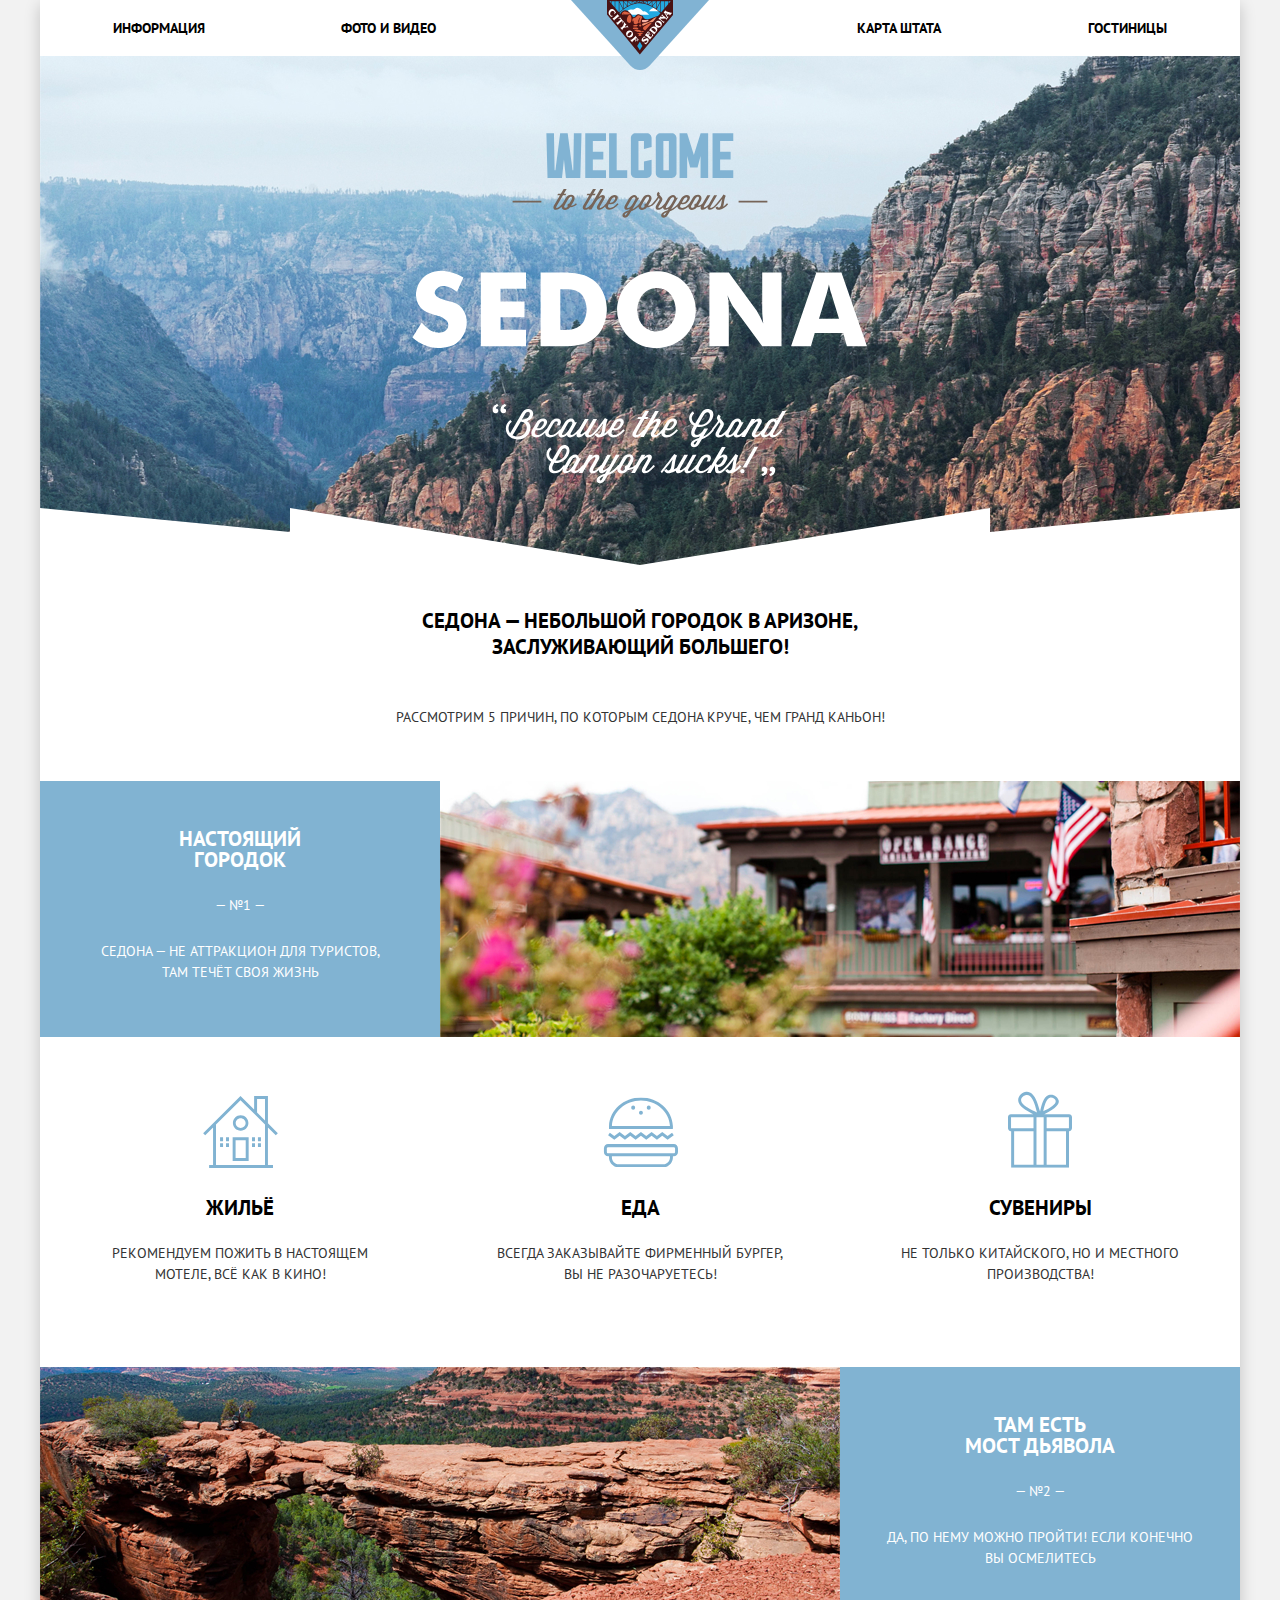
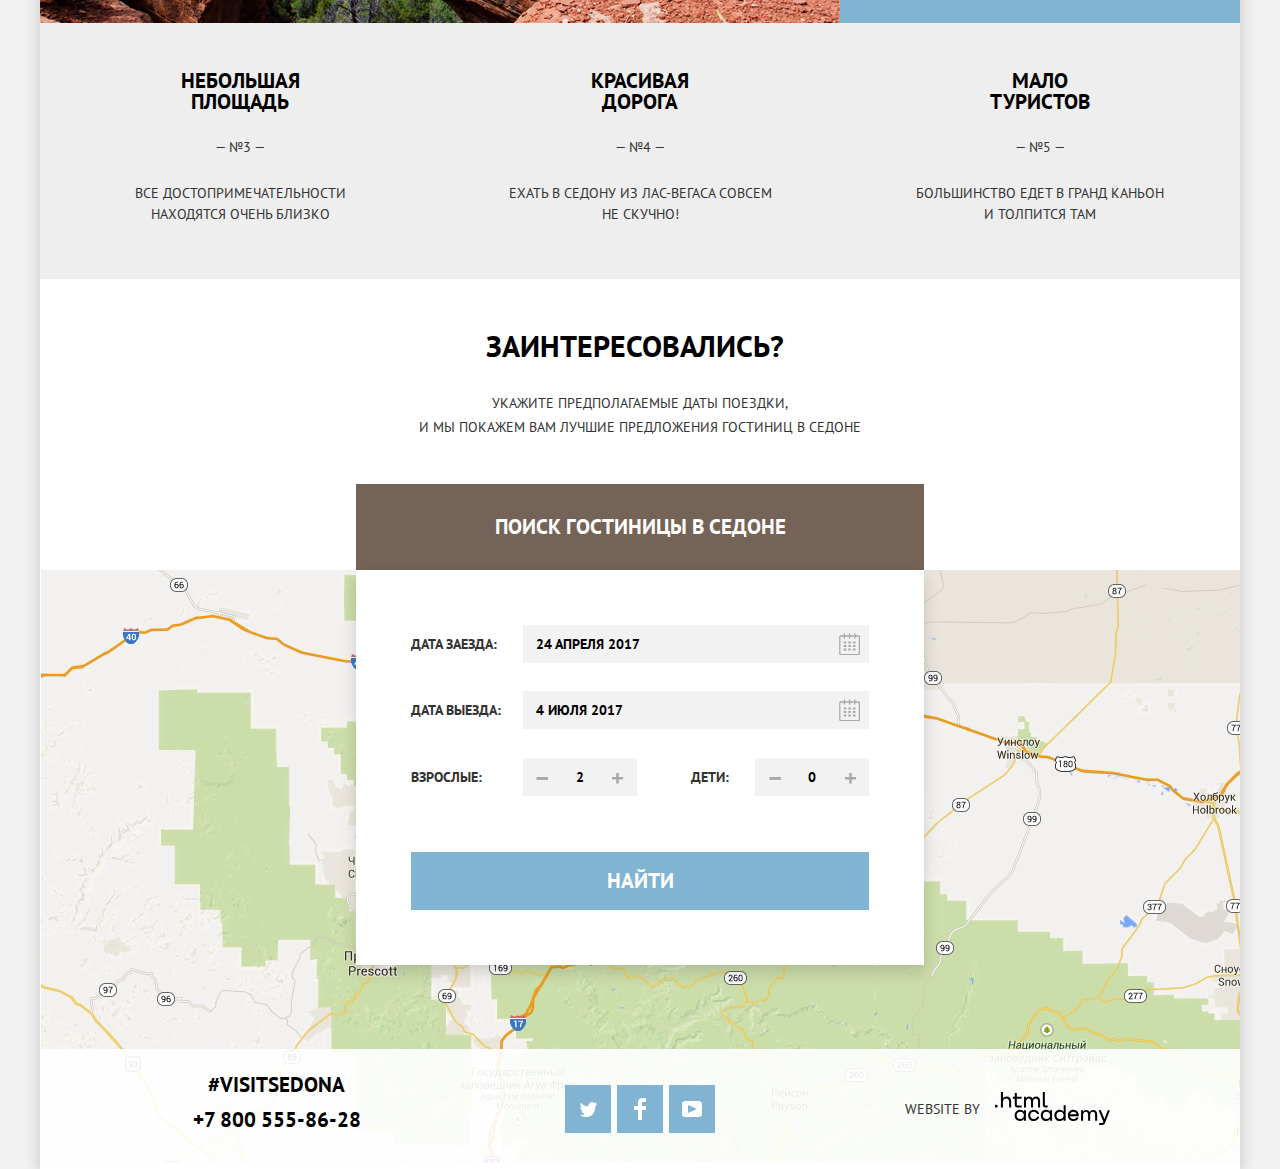
==== index.html @ 7e829079 "Добавил декоративные элементы на главную" ====
<!DOCTYPE html>
<html class="page" lang="ru">

<head>
  <meta charset="utf-8">
  <title>HTML Academy: Седона</title>

  <link rel="icon" href="favicon.ico">
  <link rel="icon" href="img/favicons/icon.svg" type="image/svg+xml">
  <link rel="apple-touch-icon" href="img/favicons/icon-180.png">
  <link rel="manifest" href="manifest.webmanifest">

  <link href="css/normalize.css" rel="stylesheet">
  <link href="css/style.css" rel="stylesheet">
</head>

<body>
  <div class="wrapper">
    <header class="main-header">
      <nav class="main-navigation">
        <a class="main-header-logo">
          <img src="img/logo.svg" width="138" height="70" alt="Логотип города Седона">
        </a>
        <ul class="site-navigation">
          <li class="navigation-item-box"><a class="navigation-item" href="#">Информация</a></li>
          <li class="navigation-item-box"><a class="navigation-item" href="#">Фото и видео</a></li>
          <li class="navigation-item-box"><a class="navigation-item" href="#">Карта штата</a></li>
          <li class="navigation-item-box"><a class="navigation-item" href="catalog.html">Гостиницы</a></li>
        </ul>
      </nav>
    </header>

    <main class="container">
      <h1 class="visually-hidden">Седона</h1>

      <section class="features">
        <h2 class="visually-hidden">Преимущества</h2>

        <div class="wrap-container-features">
          <div class="wrap-container-photo">
            <img class="welcome-sedona" src="img/welcome/welcome-to-sedona.svg" width="456.65" height="350.88"
              alt="Добро пожаловать в прекрасную Седону! «Потому что Гранд-Каньон отстой!»">
          </div>
          <div class="features-heading-box">
            <h3 class="features-heading">Седона — небольшой городок в Аризоне,<br>
              заслуживающий большего!</h3>
            <p class="features-heading-text">Рассмотрим 5 причин, по которым Седона круче, чем гранд каньон!</p>
          </div>
        </div>

        <ul class="features-list">
          <li class="features-item">
            <div class="features-container features-flex-content">
              <h3 class="features-heading features-container-heading features-item-heading">Настоящий городок</h3>
              <p class="features-item-number">— №1 —</p>
              <p class="features-item-text">Седона — не аттракцион для туристов, там течёт своя жизнь</p>
            </div>
            <img class="features-photo" src="img/features/photo-town.jpg" width="800" height="256"
              alt="Гриль-бар Open Range Grill and Tavern">

            <ul class="benefits-list">
              <li class="benefits-item features-flex-content">
                <h3 class="features-heading benefits-heading">Жильё</h3>
                <p class="benefit-text">Рекомендуем пожить в настоящем мотеле, всё как в кино!</p>
              </li>

              <li class="benefits-item features-flex-content">
                <h3 class="features-heading benefits-heading">Еда</h3>
                <p class="benefit-text">Всегда заказывайте фирменный бургер,<br> вы не разочаруетесь!</p>
              </li>

              <li class="benefits-item features-flex-content">
                <h3 class="features-heading benefits-heading">Сувениры</h3>
                <p class="benefit-text">Не только китайского, но и местного производства!</p>
              </li>
            </ul>
          </li>

          <li class="features-item">
            <div class="features-container features-flex-content">
              <h3 class="features-heading features-container-heading features-item-heading">Там есть мост дьявола</h3>
              <p class="features-item-number">— №2 —</p>
              <p class="features-item-text">Да, по нему можно пройти! Если конечно вы осмелитесь</p>
            </div>
            <img class="features-photo" src="img/features/photo-bridge.jpg" width="800" height="256" alt="Мост дьявола">
          </li>

          <li class="features-item features-gray features-flex-content">
            <h3 class="features-heading features-item-heading">Небольшая площадь</h3>
            <p class="features-item-number">— №3 —</p>
            <p class="features-item-text">Все достопримечательности<br> находятся очень близко</p>
          </li>

          <li class="features-item features-gray features-flex-content">
            <h3 class="features-heading features-item-heading">Красивая дорога</h3>
            <p class="features-item-number">— №4 —</p>
            <p class="features-item-text">Ехать в седону из лас-вегаса совсем<br> не скучно!</p>
          </li>

          <li class="features-item features-gray features-flex-content">
            <h3 class="features-heading features-item-heading">Мало туристов</h3>
            <p class="features-item-number">— №5 —</p>
            <p class="features-item-text">Большинство едет в гранд каньон<br> и толпится там</p>
          </li>
        </ul>
      </section>

      <section class="search">
        <h2 class="visually-hidden">Поиск</h2>

        <div class="wrap-search">
          <div class="wrap-container-search">
            <h3 class="container-search-heading">Заинтересовались?</h2>
              <p class="container-search-text">Укажите предполагаемые даты поездки,<br>
                и мы покажем вам лучшие предложения гостиниц в седоне</p>
          </div>

          <button class="button btn-brown btn-search" type="button">Поиск гостиницы в Седоне</button>
        </div>
        <form class="search-form" action="https://echo.htmlacademy.ru" method="post">
          <p class="search-item">
            <label class="search-item-label" for="arrival-date">Дата заезда:</label>
            <input class="search-item-input" id="arrival-date" type="text" name="arrival" value="24 апреля 2017">
            <button type="button" class="form-calendar"></button>
          </p>
          <p class="search-item">
            <label class="search-item-label" for="departure-date">Дата выезда:</label>
            <input class="search-item-input" id="departure-date" type="text" name="departure" value="4 июля 2017">
            <button type="button" class="form-calendar"></button>
          </p>
          <p class="search-item">
            <label class="search-item-label" for="adults-count">Взрослые:</label>
            <input class="search-item-input" id="adults-count" type="number" name="adults" value="2" step="1" min="0">
            <button type="button" class="btn-minus"></button>
            <button type="button" class="btn-plus"></button>
          </p>
          <p class="search-item">
            <label class="search-item-label" for="kids-count">Дети:</label>
            <input class="search-item-input" id="kids-count" type="number" name="kids" value="0" step="1" min="0">
            <button type="button" class="btn-minus btn-minus-kids"></button>
            <button type="button" class="btn-plus btn-plus-kids"></button>
          </p>
          <button class="button btn-blue btn-search" type="submit">Найти</button>
        </form>
        <img src="img/map.png" width="1199" height="594" alt="34°51′36″ с. ш. 111°47′21″ з. д.">
      </section>
    </main>

    <footer class="main-footer">
      <div class="footer-wrapper">
        <section class="footer-contacts">
          <h2 class="visually-hidden">Контакты</h2>

          <h3 class="footer-contacts-heading">#VISITSEDONA</h3>
          <p class="footer-contacts-phone"><a class="footer-phone" href="tel:+78005558628">+7 800 555-86-28</a></p>
        </section>

        <section class="footer-socials">
          <h2 class="visually-hidden">Социальные сети</h2>

          <ul class="social-list">
            <li class="social-button">
              <a class="social-link" href="#">
                <span class="visually-hidden">Twitter</span>
                <svg width="17" height="17" viewBox="0 0 17 17" fill="none" xmlns="http://www.w3.org/2000/svg">
                  <path
                    d="M10.95 1.14409C12.635 0.648089 13.934 1.41409 14.527 2.32309C15.2 2.09209 15.858 1.84209 16.538 1.61509C16.5249 2.30145 16.2117 2.94761 15.681 3.38309C16.366 3.55309 16.985 2.89209 16.985 2.89209C16.816 3.89209 15.979 4.68009 15.422 4.91609C15.191 11.6661 12.247 16.1331 5.34498 15.9981H4.89898C4.48898 15.9981 0.734977 15.5381 0.000976562 14.1111C2.27198 14.3071 3.89398 13.6891 4.69398 12.9341C3.73398 12.6341 2.01498 12.4571 1.71498 9.98409C2.06398 10.0901 2.27898 10.2121 2.90498 10.1031C1.70498 9.24709 0.373977 8.53009 0.447977 6.33009C0.732977 6.65809 1.51498 6.86609 1.78798 6.80209C1.08498 6.56109 -0.182023 3.44209 0.893977 1.85009C2.71198 3.70409 4.62898 5.45609 8.04598 5.62309C8.25398 3.33009 9.18298 1.79309 10.95 1.14409Z"
                    fill="white" />
                </svg>
              </a>
            </li>
            <li class="social-button">
              <a class="social-link" href="#">
                <span class="visually-hidden">Facebook</span>
                <svg width="12" height="22" viewBox="0 0 12 22" fill="none" xmlns="http://www.w3.org/2000/svg">
                  <path d="M12 4V0H8C5.79086 0 4 1.79086 4 4V8H0V12H4V22H8V12H12V8H8V4H12Z" fill="white" />
                </svg>
              </a>
            </li>
            <li class="social-button">
              <a class="social-link" href="#">
                <span class="visually-hidden">YouTube</span>
                <svg width="20" height="16" viewBox="0 0 20 16" fill="none" xmlns="http://www.w3.org/2000/svg">
                  <path fill-rule="evenodd" clip-rule="evenodd"
                    d="M3 0H17C18.65 0 20 1.35 20 3V13C20 14.65 18.65 16 17 16H3C1.35 16 0 14.65 0 13V3C0 1.35 1.35 0 3 0ZM6.027 4.002V11.998L15.014 8L6.027 4.002Z"
                    fill="white" />
                </svg>
              </a>
            </li>
          </ul>
        </section>

        <section class="footer-copyright">
          <p class="footer-copyright-text">Website by</p>
          <a class="footer-copyright-link" href="https://htmlacademy.ru/intensive/htmlcss">
            <span class="visually-hidden">html academy</span>
            <svg width="115" height="34" viewBox="0 0 115 34" fill="none" xmlns="http://www.w3.org/2000/svg">
              <g clip-path="url(#clip0)">
                <path d="M0 12.8806V15.4567H2.45789V12.8806H0Z" fill="black" />
                <path
                  d="M11.6466 4.52965C10.0864 4.52965 8.8254 5.23807 8.03461 6.26851H7.94911V0H5.9187V15.4566H7.94911V10.1541C7.94911 8.02886 9.27424 6.50466 11.2192 6.50466C13.0573 6.50466 14.1259 7.87858 14.1259 9.72478V15.4566H16.1563V9.35984C16.1563 6.41878 14.3396 4.52965 11.6466 4.52965Z"
                  fill="black" />
                <path
                  d="M26.6171 4.8303H21.8082V1.07349H19.7778V4.8303H17.8542V6.80531H19.7778V12.7947C19.7778 14.5121 20.7396 15.4567 22.4708 15.4567H26.6171V13.4602H22.8769C22.193 13.4602 21.8082 13.0738 21.8082 12.4083V6.80531H26.6171V4.8303Z"
                  fill="black" />
                <path
                  d="M41.1216 4.55103C39.4971 4.55103 38.2577 5.34532 37.5737 6.61191H37.5096C36.8897 5.3668 35.7356 4.55103 34.1541 4.55103C32.7434 4.55103 31.6747 5.30238 31.0336 6.35431H30.948V4.83011H29.0032V15.4565H31.0336V10.0038C31.0336 8.00729 32.0807 6.54752 33.6625 6.50458C35.1584 6.46164 36.0348 7.53502 36.0348 9.14507V15.4565H38.0653V9.83203C38.0653 7.44915 39.4759 6.50458 40.6941 6.50458C42.1689 6.50458 43.0452 7.53502 43.0452 9.14507V15.4565H45.0754V8.9304C45.0754 6.35431 43.6222 4.55103 41.1216 4.55103Z"
                  fill="black" />
                <path
                  d="M47.8271 12.7088C47.8271 14.4476 48.8103 15.4566 50.6269 15.4566H52.6359V13.4816H50.9261C50.2422 13.4816 49.8574 13.0952 49.8574 12.4297V0H47.8271V12.7088Z"
                  fill="black" />
                <path
                  d="M28.9048 19.7063H28.8192C28.027 18.6392 26.7425 17.8923 25.0295 17.8709C21.882 17.8282 19.6338 20.1544 19.6338 23.441C19.6338 26.749 21.9248 29.0752 25.008 29.0326C26.7637 29.0111 28.027 28.2215 28.8192 27.0903H28.9048V28.7336H30.9177V18.1697H28.9048V19.7063ZM25.3077 27.0691C23.081 27.0691 21.6679 25.4471 21.6679 23.441C21.6679 21.435 23.081 19.813 25.3077 19.813C27.4703 19.813 28.8836 21.435 28.8836 23.441C28.8836 25.4259 27.4703 27.0691 25.3077 27.0691Z"
                  fill="black" />
                <path
                  d="M44.2094 22.0111C43.7168 19.6208 41.5972 17.8708 38.8138 17.8708C35.4523 17.8708 33.2041 20.3251 33.2041 23.4409C33.2041 26.5567 35.4523 29.0325 38.8138 29.0325C41.5972 29.0325 43.7168 27.2397 44.2094 24.8281H42.0897C41.6615 26.1727 40.3982 27.0903 38.8352 27.0903C36.6512 27.0903 35.2379 25.447 35.2379 23.4409C35.2379 21.4349 36.6512 19.8129 38.8352 19.8129C40.4624 19.8129 41.6615 20.7733 42.0897 22.0111H44.2094Z"
                  fill="black" />
                <path
                  d="M55.0836 19.7063H54.998C54.2058 18.6392 52.921 17.8923 51.2081 17.8709C48.0607 17.8282 45.8125 20.1544 45.8125 23.441C45.8125 26.749 48.1036 29.0752 51.1866 29.0326C52.9425 29.0111 54.2058 28.2215 54.998 27.0903H55.0836V28.7336H57.0962V18.1697H55.0836V19.7063ZM51.4866 27.0691C49.2596 27.0691 47.8466 25.4471 47.8466 23.441C47.8466 21.435 49.2596 19.813 51.4866 19.813C53.6491 19.813 55.0622 21.435 55.0622 23.441C55.0622 25.4259 53.6491 27.0691 51.4866 27.0691Z"
                  fill="black" />
                <path
                  d="M68.654 19.813H68.5684C67.7761 18.6819 66.4485 17.8923 64.757 17.871C61.6739 17.8283 59.3828 20.1545 59.3828 23.4624C59.3828 26.749 61.631 29.0753 64.7784 29.0326C66.4485 29.0111 67.7761 28.2642 68.5469 27.1972H68.654V28.7336H70.6666V13.3679H68.654V19.813ZM65.0569 27.0904C62.8299 27.0904 61.4169 25.4685 61.4169 23.4624C61.4169 21.4563 62.8299 19.8343 65.0569 19.8343C67.2195 19.8343 68.6325 21.4776 68.6325 23.4624C68.6325 25.4685 67.2195 27.0904 65.0569 27.0904Z"
                  fill="black" />
                <path
                  d="M78.3298 17.8708C75.0753 17.8708 72.8484 20.3678 72.8484 23.4623C72.8484 26.4714 74.9468 29.0325 78.3725 29.0325C80.8562 29.0325 82.8476 27.6879 83.5542 25.447H81.4343C80.9635 26.4502 79.8287 27.0903 78.4583 27.0903C76.5313 27.0903 75.1609 25.8098 75.011 24.1666H83.7683C84.0465 20.6452 81.8413 17.8708 78.3298 17.8708ZM78.2869 19.8129C79.9784 19.8129 81.2417 20.8586 81.5628 22.3739H75.0539C75.3536 20.88 76.6169 19.8129 78.2869 19.8129Z"
                  fill="black" />
                <path
                  d="M98.1985 17.8921C96.5713 17.8921 95.3295 18.6817 94.6443 19.9409H94.5799C93.9591 18.703 92.8029 17.8921 91.2184 17.8921C89.8054 17.8921 88.7347 18.639 88.0924 19.6848H88.0068V18.1695H86.0583V28.7334H88.0924V23.3128C88.0924 21.328 89.1417 19.8768 90.7261 19.8341C92.2247 19.7915 93.1028 20.8585 93.1028 22.4591V28.7334H95.1368V23.1421C95.1368 20.7732 96.5499 19.8341 97.7703 19.8341C99.2477 19.8341 100.125 20.8585 100.125 22.4591V28.7334H102.16V22.2457C102.16 19.6848 100.704 17.8921 98.1985 17.8921Z"
                  fill="black" />
                <path
                  d="M109.441 27.0477L105.801 18.1697H103.553L108.392 29.7368L108.371 29.7794C108.028 30.6544 107.643 30.9745 106.701 30.9745H104.196V33.0019H106.701C108.542 33.0019 109.527 32.1696 110.212 30.3769L114.88 18.1697H112.803L109.441 27.0477Z"
                  fill="black" />
              </g>
              <defs>
                <clipPath id="clip0">
                  <rect width="115" height="33.0294" fill="white" />
                </clipPath>
              </defs>
            </svg>
          </a>
        </section>
      </div>
    </footer>
  </div>
</body>

</html>
---- css/style.css ----
@font-face {
  font-family: "PT Sans";
  src:
    url("../fonts/PTSans.woff2") format("woff2"),
    url("../fonts/PTSans.woff") format("woff");
  font-weight: 400;
  font-style: normal;
}

@font-face {
  font-family: "PT Sans Bold";
  src:
    url("../fonts/PTSans-Bold.woff2") format("woff2"),
    url("../fonts/PTSans-Bold.woff") format("woff");
  font-weight: 700;
  font-style: normal;
}

:root {
  --basic-white: #FFFFFF;
  --basic-light: #F2F2F2;
  --basic-neutral: #EEEEEE;
  --basic-dark: #333333;
  --basic-black: #000000;

  --special-gray-hover: #EBEBEB;
  --special-gray-focus: #E5E5E5;

  --special-blue: #81B3D2;
  --special-blue-hover: #669EC0;
  --special-blue-click: #5496BD;

  --special-brown: #766357;
  --special-brown-hover: #604E43;
  --special-brown-click: #503E33;

  --filter-disabled: #6A6A6A;
  --filter-dot: #ABABAB;
  --filter-rating: #666666;

  --sort-basic: #CACACA;

  --icon-gray: #A9A9A9;

  --logo-click: #BDBBBC;

  --opacity-black: rgba(0, 0, 0, 0.3);
  --opacity-white: rgba(255, 255, 255, 0.3);

  --footer-bg: rgba(255, 255, 255, 0.9);

  --shadow-wrapper: rgba(0, 1, 1, 0.2);
  --shadow-form: rgba(0, 1, 1, 0.15);
}

body {
  min-width: 1280px;
  margin: 0;
  padding: 0;
  font-family: "PT Sans", Arial, sans-serif;
  font-size: 14px;
  line-height: 21px;
  font-weight: 400;
  color: var(--basic-dark);
  text-transform: uppercase;
  background-color: var(--basic-light);

  min-height: 100%;
}

a {
  text-decoration: none;
}

img {
  max-width: 100%;
  height: auto;
}

.page {
  height: 100%;
}

.wrapper {
  background-color: var(--basic-white);
  box-shadow: 0px 5px 15px var(--shadow-wrapper);

  width: 1200px;
  margin: 0 auto;

  text-align: center;

  display: grid;
  grid-template-rows: min-content 1fr min-content;
  align-content: start;
}

.visually-hidden {
  position: absolute;
  clip: rect(0 0 0 0);
  width: 1px;
  height: 1px;
  margin: -1px;
  border: 0;
  padding: 0;
  white-space: nowrap;
  clip-path: inset(100%);
  clip: rect(0 0 0 0);
  overflow: hidden;
}

/* Main Navigation */

.main-header {
  margin: 0 53px;
}

.main-header-logo {
  position: absolute;
  left: 50%;
  transform: translateX(-50%);
}

.main-navigation {
  font-family: "PT Sans Bold", Arial, sans-serif;
  line-height: 26px;
  color: var(--basic-black);

  position: relative;
}

.site-navigation {
  list-style: none;

  margin: 0;
  padding: 0;

  display: grid;
  grid-template-columns: repeat(5, 1fr);
}

.navigation-item-box {
  margin-top: 15px;
  margin-bottom: 15px;
}

.navigation-item-box:first-child {
  text-align: start;
}

.navigation-item-box:nth-child(2) {
  text-align: start;

  padding-left: 9px;
}

.navigation-item-box:nth-child(3) {
  grid-column: -3 / -2;

  text-align: end;

  padding-right: 7px;
}

.navigation-item-box:last-child {
  text-align: end;
}
/* User Navigation */

.navigation-item {
  color: var(--basic-black);
  padding: 20px;
}

.navigation-item:hover {
  color: var(--special-blue-hover);
  background-color: var(--basic-neutral);
}

.navigation-item:focus {
  color: var(--special-brown);
}

.navigation-item:active {
  color: var(--opacity-black);
}

/* Welcome */

.wrap-container-features {
  line-height: 26px;

  min-height: 725px;
}

.wrap-container-photo {
  background-image: url(../img/welcome/background.jpg);
  background-repeat: no-repeat;
  background-color: var(--special-blue);

  height: 509px;
}

.welcome-sedona {
  margin-top: 77.35px;

  width: 456.65px;
  height: 350.88px;
}

.features-heading-box {
  box-sizing: border-box;
  height: 216px;

  display: flex;
  flex-direction: column;
  flex-wrap: wrap;
  justify-content: space-between;
  align-items: center;

  padding-top: 42.5px;
  padding-bottom: 51px;

  position: relative;
}

.features-heading-box::before {
  content: "";
  position: absolute;
  height: 57px;
  width: 1200px;
  background-image: url("../img/welcome/background-mask.svg");
  background-repeat: no-repeat;
  background-position: 0 0;
  top: -26%;
  transform: translateY(-1px);
}

.features-heading {
  font-family: "PT Sans Bold", Arial, sans-serif;
  font-size: 21px;
  color: var(--basic-black);

  margin: 0;
  padding: 0;
}

.features-heading-text {
  margin: 0;
  padding: 0;
}

/* Features */

.features-list {
  list-style: none;

  margin: 0;
  padding: 0;

  display: grid;
  grid-template-columns: repeat(3, 1fr);
}

.features-item {
  min-height: 256px;
}

.features-flex-content {
  box-sizing: border-box;
  display: flex;
  flex-direction: column;
  flex-wrap: wrap;
  justify-content: space-between;
  align-items: center;

  margin: 0;
  padding: 47px 47px 54px;
}

.features-item:first-child,
.features-item:nth-child(2) {
  grid-column: 1 / -1;
}

.features-item:first-child {
  display: grid;
  grid-template-columns: 1fr 2fr;
}

.features-item:nth-child(2) {
  display: grid;
  grid-template-columns: 2fr 1fr;
}

.features-item:nth-child(2) .features-photo {
  order: 1;
}

.features-item:nth-child(2) .features-container {
  order: 2;
}

.features-container {
  background-color: var(--special-blue);
  color: var(--basic-white);

  max-height: 256px;
}

.features-container-heading {
  color: var(--basic-white);
}

.features-item .features-heading,
.features-container .features-heading {
  margin: 0;
}

.features-item-heading {
  width: 150px;
  word-wrap: break-word;
}

.features-item-number {
  margin: 0;
}

.features-item-text {
  margin: 0;
}

.features-gray {
  background-color: var(--basic-neutral);
}

/* Benefits */

.benefits-list {
  list-style: none;

  background-color: var(--basic-white);
  color: var(--basic-dark);

  min-height: 330px;

  margin: 0;
  padding: 0;

  grid-column: 1 / -1;

  display: grid;
  grid-template-columns: repeat(3, 1fr);
}

.benefits-item {
  max-height: 330px;

  padding: 160px 55px 82px;

  position: relative;
}

.benefits-item:first-child::before{
  content: "";
  position: absolute;
  width: 75px;
  height: 72px;
  background-image: url(../img/icons/icon-house.svg);
  background-repeat: no-repeat;
  background-position: 0 0;
  top: 18%;
}

.benefits-item:nth-child(2)::before {
  content: "";
  position: absolute;
  width: 75px;
  height: 70px;
  background-image: url(../img/icons/icon-food.svg);
  background-repeat: no-repeat;
  background-position: 0 0;
  top: 20%;
  transform: translateY(-8%);
}

.benefits-item:last-child::before {
  content: "";
  position: absolute;
  width: 64px;
  height: 77px;
  background-image: url(../img/icons/icon-gifts.svg);
  background-repeat: no-repeat;
  background-position: 0 0;
  top: 20%;
  transform: translateY(-16%);
}

.benefits-heading {
  color: var(--basic-black);
}

.benefit-text {
  margin: 0;
}

/* Search */

.search {
  position: relative;
}

.wrap-search {
  box-sizing: border-box;
  height: 291px;

  display: flex;
  flex-direction: column;
  flex-wrap: wrap;
  justify-content: flex-end;
  align-items: center;
}

.wrap-container-search {
  line-height: 24px;

  box-sizing: border-box;
  height: 123px;
  margin-bottom: 45px;
  padding-top: 18px;

  display: flex;
  flex-direction: column;
  flex-wrap: wrap;
  justify-content: space-between;
  align-items: center;
}

.container-search-heading {
  font-family: "PT Sans Bold", Arial, sans-serif;
  font-size: 30px;
  color: var(--basic-black);

  margin: 0;

  transform: translateX(-5px);
}

.container-search-text {
  margin: 0;
  padding: 0;
}

.search-form {
  font-family: "PT Sans Bold", Arial, sans-serif;
  line-height: 26px;

  background-color: var(--basic-white);
  box-shadow: 0px 7px 15px var(--shadow-form);

  max-width: 568px;
  margin: 0 auto;

  box-sizing: border-box;
  height: 395px;
  padding: 55px;

  display: grid;
  grid-template-columns: repeat(2, 1fr);

  position: absolute;
  left: 50%;
  transform: translateX(-50%);
}

.search-item {
  display: grid;
  grid-template-columns: repeat(2, 1fr);

  margin: 0;
  height: 38px;

  position: relative;
}

.search-item:first-child,
.search-item:nth-child(2) {
  grid-column: 1 / -1;
}

.search-item-label {
  display: flex;
  align-items: center;
}

.search-item:nth-child(4) .search-item-label {
  margin-left: 26px;
  justify-self: center;
}

.search-item:nth-child(3) .search-item-input {
  margin-right: 3px;
}

.search-item-input {
  text-transform: uppercase;
  font-size: 14px;
  line-height: 26px;
  background-color: var(--basic-light);
  border: none;

  padding: 0;
}

.search-item-input[type=text] {
  width: 346px;

  box-sizing: border-box;
  padding-left: 13px;
}

.search-item-input[type=number] {
  width: 114px;

  text-align: center;

  -moz-appearance: textfield; /* Для Firefox */
}

.search-item-input[type=number]::-webkit-outer-spin-button,
.search-item-input[type=number]::-webkit-inner-spin-button {
  -webkit-appearance: none; /* Для Chrome, Safari, Edge, Opera */
  margin: 0;
}

.search-item-input:hover {
  background-color: var(--special-gray-hover);
}

.search-item-input:focus {
  background-color: var(--basic-white);
  outline: 2px solid var(--special-gray-focus);
}

.form-calendar {
  position: absolute;
  width: 26px;
  height: 26px;
  top: 15%;
  right: 0;
  transform: translate(-15%, 5%);

  border: 0;
  background: none;
  outline: 0;
}

.form-calendar::before {
  content: "";
  position: absolute;
  width: 21px;
  height: 23px;
  background-image: url(../img/icons/icon-calendar.svg);
  background-repeat: no-repeat;
  background-position: 0 0;
  left: 0;
  top: 0;
}

.btn-minus {
  width: 15px;
  height: 15px;
  position: absolute;
  left: 55%;
  top: 30%;
  transform: translate(-5%, 6%);

  background: none;
  border: none;
  outline: none;
}

.btn-minus::before {
  content: "";
  position: absolute;
  width: 12px;
  height: 3px;
  background-image: url(../img/icons/icon-minus.svg);
  background-repeat: no-repeat;
  background-position: 0 0;
  left: 0px;
}

.btn-minus-kids::before {
  left: 25%;
}

.btn-plus {
  width: 15px;
  height: 15px;
  position: absolute;
  right: 5%;
  top: 30%;
  transform: translate(-20%, 5%);

  background: none;
  border: none;
  outline: none;
}

.btn-plus::before {
  content: "";
  position: absolute;
  width: 11px;
  height: 11px;
  background-image: url(../img/icons/icon-plus.svg);
  background-repeat: no-repeat;
  background-position: 0 0;
  left: 10%;
  top: 20%;
}

.btn-plus-kids::before {
  left: 35%;
}

/* Filter */

.filter {
  background-image: url(../img/background-catalog.png);
  background-repeat: no-repeat;
  background-color: var(--special-blue);
  background-size: cover;
  color: var(--basic-white);

  min-height: 217px;
  box-sizing: border-box;
  padding: 26px 73px 32px;
}

.filter-form {
  display: flex;
  flex-direction: row;
  flex-wrap: wrap;
  justify-content: space-between;
  align-items: flex-start;

  max-height: 159px;
}

.filter-field {
  border: none;
  padding: 0;
  margin: 0;

  display: flex;
  flex-direction: column;
  flex-wrap: wrap;
  align-items: baseline;
}

.filter-type {
  margin-right: 232px;
}

.price-and-submit {
  justify-self: flex-end;
  display: flex;
  flex-direction: column;
  flex-wrap: wrap;
  justify-content: space-between;


  width: 317px;
  height: 158px;
}

.filter-title {
  font-family: "PT Sans Bold", Arial, sans-serif;
  font-size: 16px;

  float: left;
}

.filter-list {
  list-style: none;
  margin: 0;
  padding: 0;

  display: flex;
  flex-direction: column;
  flex-wrap: wrap;
  justify-content: space-between;
  align-items: baseline;

  margin-top: 25px;
}

.filter-item {
  margin-bottom: 25px;
}

.filter-item:last-child {
  margin-bottom: 0;
}

.filter-label {
  font-family: "PT Sans", Arial, sans-serif;
  margin-left: 20px;
}

.filter-input {
  border: none;
  color: var(--basic-white);
  background: none;
  outline: none;
}

/* Sort */

.sort {
  display: grid;
  grid-template-columns: max-content 1fr min-content;
  align-items: center;

  padding: 29px 0;
  box-sizing: border-box;
  height: 86px;
}

.sort-title {
  font-family: "PT Sans Bold", Arial, sans-serif;
  font-size: 21px;
  line-height: 26px;
  color: var(--basic-black);

  margin: 0;
}

.sort-container {
  display: flex;
  flex-direction: row;
  flex-wrap: wrap;
  justify-content: flex-start;
  align-items: center;

  margin-left: 46px;
  padding-bottom: 5px;
}

.sort-heading {
  font-size: 12px;
  line-height: 18px;
  font-weight: normal;
  color: var(--basic-black);

  margin: 0;
}

.sort-list {
  list-style: none;
  padding: 0;
  margin: 0;

  display: flex;
  flex-direction: row;
  flex-wrap: wrap;
  justify-content: space-between;
}

.sort-radio-list {
  margin-left: 40px;
}

.sort-radio-item {
  margin-right: 32px;
}

.sort-radio-item:last-child {
  margin-right: 0;
}

.sort-label {
  font-size: 12px;
  line-height: 18px;
  color: var(--opacity-black);

  border-bottom: 1px dotted var(--special-blue);
}

.sort-label:hover {
  color: var(--special-blue);
}

.sort-label:active {
  color: var(--basic-black);

  border: none;
}

.sort-input {
  display: none;
}

.sort-input:checked ~ .sort-label {
  color: var(--special-blue);
  border: none;
}

.sort-pagination-container {
  width: 34px;
  margin: 0;
}

.sort-pagination {
  color: var(--sort-basic);
}

.sort-pagination:hover {
  color: var(--basic-black);
}

.sort-pagination:active,
.sort-pagination:focus {
  color: var(--special-blue);
}

/* Hotels */

.hotels {
  margin: 0 73px;

  height: 540px;
}

.hotel-list {
  list-style: none;
  margin: 0;
  padding: 0;

  height: 454px;

  display: grid;
  grid-template-columns: 1fr;
}

.hotel-item {
  display: grid;
  grid-template-columns: 2fr 1fr;
  column-gap: 400px;

  height: 150px;

  padding: 25px 0;
  box-sizing: border-box;
}

.hotel-item-container {
  display: grid;
  grid-template-columns: min-content 1fr;
}

.hotel-item-photo {
  min-width: 135px;
  min-height: 90px;

  align-self: center;
}

.hotel-item-desc {
  display: flex;
  flex-direction: column;
  flex-wrap: wrap;
  justify-content: space-between;

  margin-left: 29px;
}

.hotel-title {
  font-family: "PT Sans Bold", Arial, sans-serif;
  font-size: 21px;
  line-height: 26px;
  color: var(--basic-black);

  margin: 0;
  width: max-content;
}

.hotel-title:hover {
  color: var(--special-blue);
}

.hotel-title:active {
  color: var(--opacity-black);
}

.hotel-info-container {
  display: flex;
  flex-direction: row;
  margin-bottom: 4px;
}

.hotel-info-column {
  display: flex;
  flex-direction: column;
  flex-wrap: wrap;
  width: max-content;
}

.hotel-info-text {
  margin: 0;
  width: max-content;
  margin-bottom: 15px;
}

.hotel-rating-container {
  display: flex;
  flex-direction: column;
  flex-wrap: wrap;
  align-items: flex-end;
  justify-content: space-between;
  padding: 4px 0;
}

.hotel-rating {
  color: var(--filter-rating);
  background-color: var(--basic-light);

  margin: 0;
  padding: 3px 12px 3px 15px;
}

.hotel-rating-list {
  list-style: none;
  padding: 0;

  display: flex;
  flex-direction: row;
  flex-wrap: wrap;
  justify-content: space-between;
}

/*
/// А тут будут звёздащке ///
.hotel-rating-star {
}
*/

/* Footer */

.main-footer {
  position: relative;
}

.footer-wrapper {
  display: grid;
  grid-template-columns: 1fr 1fr 1fr;

  position: absolute;
  bottom: 0;

  background-color: var(--footer-bg);
  width: 1200px;
  z-index: 1;
}

.footer-contacts {
  font-family: "PT Sans Bold", Arial, sans-serif;
  font-size: 21px;
  line-height: 26px;
  color: var(--basic-black);

  margin-left: 73px;

  display: flex;
  flex-direction: column;
  flex-wrap: wrap;
  justify-content: center;
}

.footer-contacts-heading,
.footer-contacts-phone {
  margin: 0;
}

.footer-contacts-heading {
  margin-top: 23px;
  margin-bottom: 9px;

  font-size: 21px;
}

.footer-contacts-phone {
  margin-bottom: 36px;
}

.footer-phone {
  color: var(--basic-black);
}

.footer-phone:hover {
  color: var(--special-blue);
}

.footer-phone:active {
  color: var(--opacity-black);
}

.footer-socials {
  display: flex;
  flex-direction: column;
  justify-content: center;
  align-items: center;
}

.social-list {
  list-style: none;
  margin: 0;
  padding: 0;

  display: flex;
  flex-wrap: wrap;
  justify-content: space-between;
}

.social-button {
  margin-right: 6px;
}

.social-button:last-child {
  margin-right: 0;
}

.social-link {
  display: flex;
  align-items: center;
  justify-content: center;

  width: 46px;
  height: 48px;
  color: inherit;
  background-color: var(--special-blue);
}

.social-link:hover {
  background-color: var(--special-blue-hover);
}

.social-link:active {
  background-color: var(--special-blue-click);
}

.social-link:active path {
  fill: var(--opacity-white);
}

.footer-copyright {
  line-height: 26px;

  margin-right: 73px;

  display: flex;
  flex-direction: row;
  flex-wrap: wrap;
  align-items: center;
  justify-content: space-around;

  padding: 0 46px;
}

.footer-copyright-text {
  padding: 0;
  margin: 0;

  margin-left: 12px;
}

.footer-copyright-link {
  color: var(--basic-black);
  margin-top: 8px;
  margin-right: 4px;
}

.footer-copyright-link:hover path {
  fill: var(--special-blue);
}

.footer-copyright-link:active path {
  fill: var(--logo-click);
}

/* Buttons */

.button {
  color: var(--basic-white);
  text-transform: uppercase;
  border: none;
  outline: none;
}

.btn-brown {
  background-color: var(--special-brown);
}

.btn-brown:hover {
  background-color: var(--special-brown-hover);
}

.btn-brown:active {
  background-color: var(--special-brown-click);
  color: var(--opacity-white);
}

.btn-blue {
  background-color: var(--special-blue);
}

.btn-blue:hover {
  background-color: var(--special-blue-hover);
}

.btn-blue:active {
  background-color: var(--special-blue-click);
  color: var(--opacity-white);
}

.btn-search {
  font-family: "PT Sans Bold", Arial, sans-serif;
  font-size: 21px;
  line-height: 26px;
}

.btn-search[type=submit] {
  width: 458px;
  height: 58px;

  justify-self: center;
  align-self: end;

  grid-column: 1 / -1;
}

.btn-search[type=button] {
  width: 568px;
  height: 86px;
}

.btn-filter {
  font-family: "PT Sans", Arial, sans-serif;
  font-size: 14px;
  line-height: 21px;

  background: none;

  border: 2px solid var(--basic-white);
  border-radius: 2px;

  width: 137px;
  height: 36px;

  align-self: center;
  margin-right: 10px;
}

.btn-more {
  padding: 3px 16px 3px 17px;
  margin-right: 6px;
}

.btn-book {
  padding: 3px 18px 3px 16px;
}
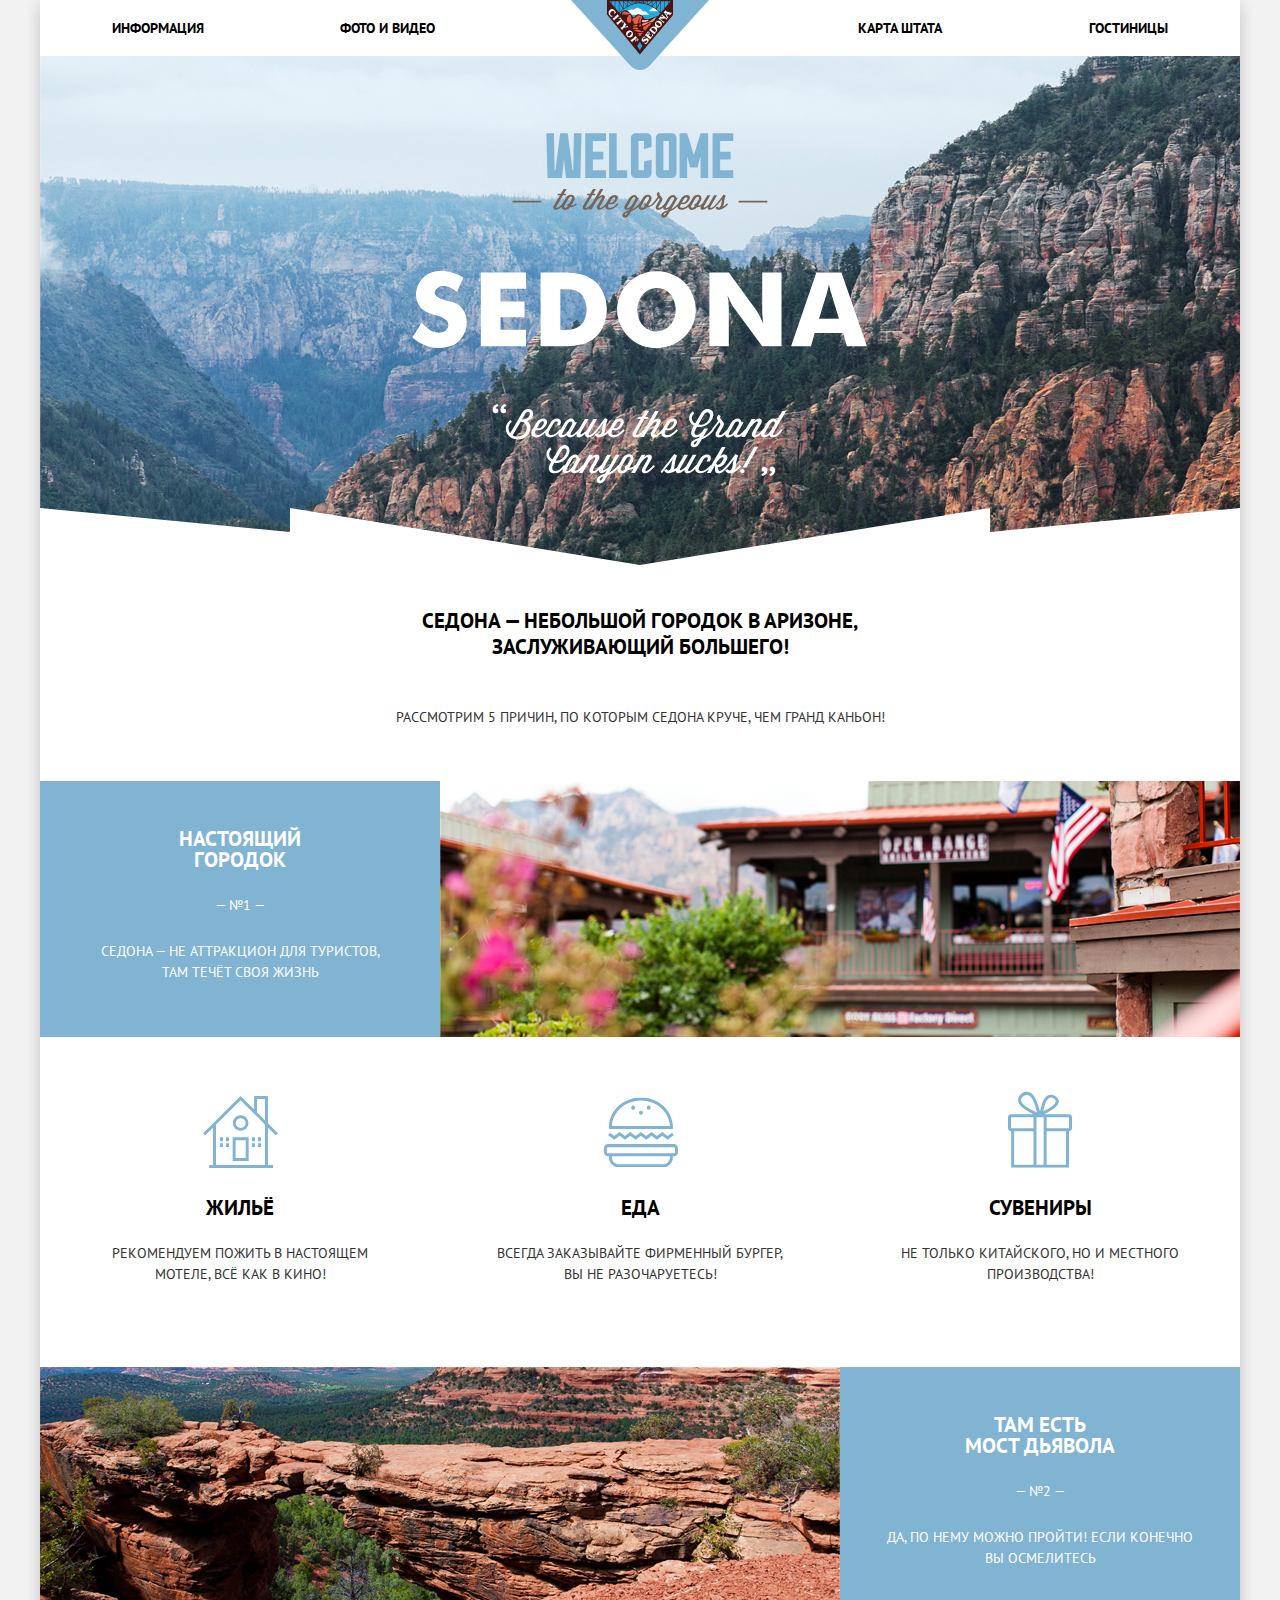
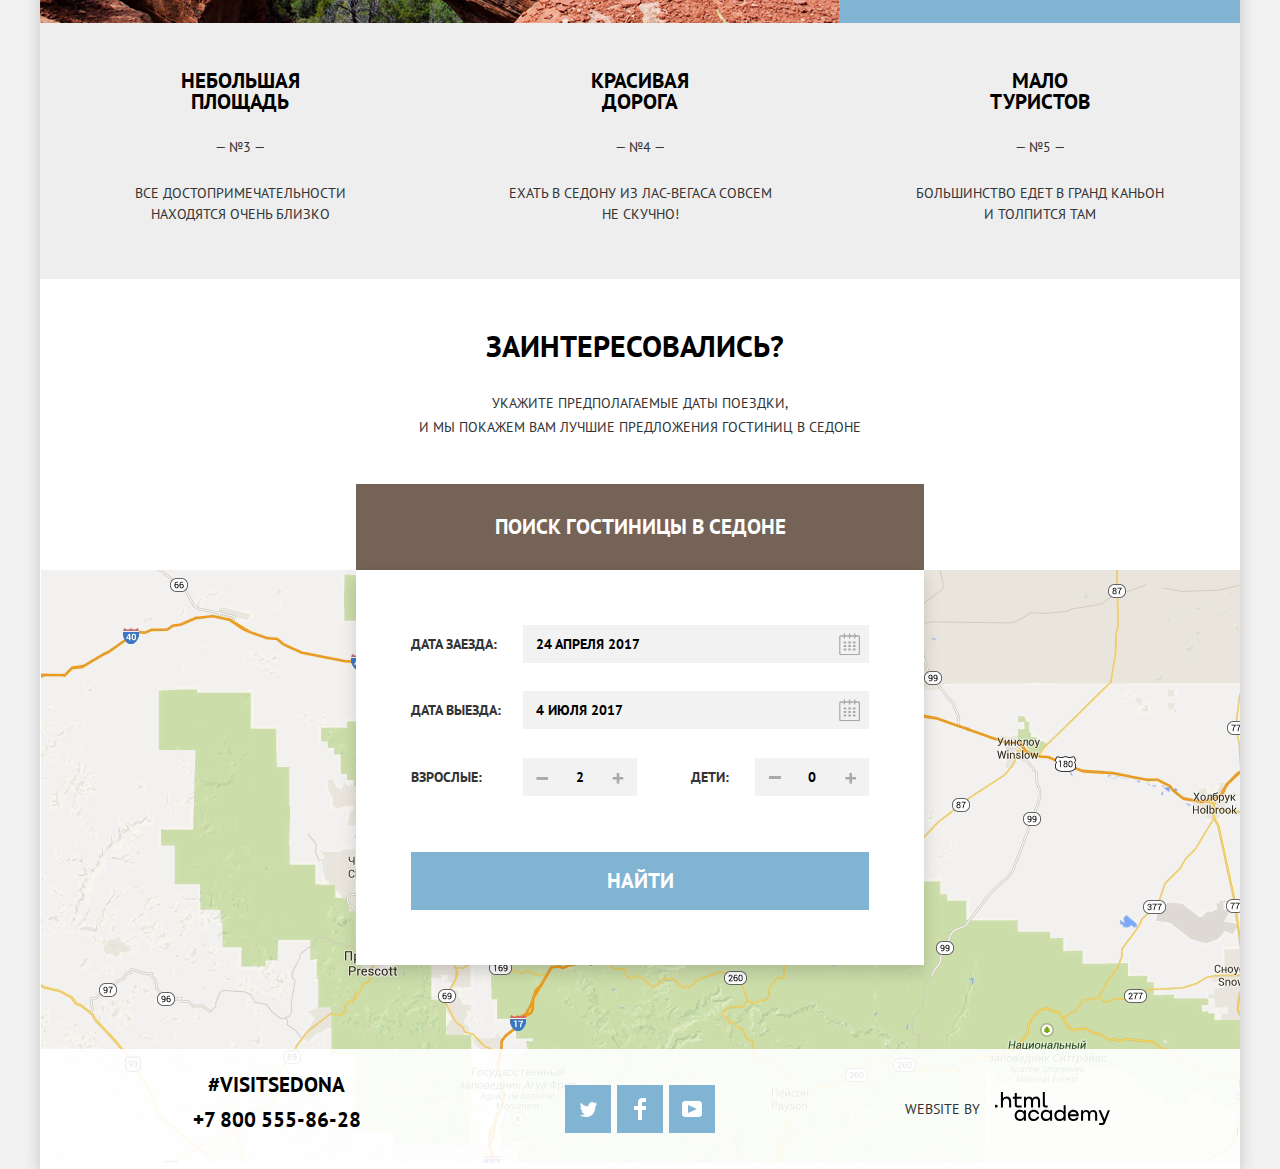
==== commit 038428da: "Исправил кнопки попапа" ====
--- a/index.html
+++ b/index.html
@@ -121,24 +121,54 @@
           <p class="search-item">
             <label class="search-item-label" for="arrival-date">Дата заезда:</label>
             <input class="search-item-input" id="arrival-date" type="text" name="arrival" value="24 апреля 2017">
-            <button type="button" class="form-calendar"></button>
+            <button type="button" class="form-calendar">
+              <svg class="form-calendar-icon" width="21" height="23" viewBox="0 0 21 23" fill="none" xmlns="http://www.w3.org/2000/svg">
+                <path fill-rule="evenodd" clip-rule="evenodd" d="M16.406 3.02498H19.251C20.217 3.02498 21 3.84698 21 4.86198V21.164C21 22.179 20.217 23 19.251 23H1.75C0.784 23 0 22.179 0 21.164V4.86198C0 3.84698 0.784 3.02498 1.75 3.02498H4.593V1.64798C4.593 1.26698 4.887 0.958984 5.25 0.958984C5.612 0.958984 5.906 1.26698 5.906 1.64798V3.02498H9.844V1.64798C9.844 1.26698 10.138 0.958984 10.501 0.958984C10.862 0.958984 11.156 1.26698 11.156 1.64798V3.02498H15.094V1.64798C15.094 1.26698 15.387 0.958984 15.75 0.958984C16.112 0.958984 16.406 1.26698 16.406 1.64798V3.02498ZM19.5646 21.484C19.6466 21.3979 19.691 21.2828 19.688 21.164H19.689V4.86198C19.689 4.60898 19.493 4.40298 19.252 4.40298H16.407V5.78098C16.407 6.16198 16.113 6.46998 15.751 6.46998C15.388 6.46998 15.095 6.16198 15.095 5.78098V4.40298H11.157V5.78098C11.157 6.16198 10.863 6.46998 10.502 6.46998C10.139 6.46998 9.845 6.16198 9.845 5.78098V4.40298H5.907V5.78098C5.907 6.16198 5.613 6.46998 5.251 6.46998C4.888 6.46998 4.594 6.16198 4.594 5.78098V4.40298H1.75C1.50263 4.40953 1.30696 4.61458 1.312 4.86198V21.164C1.30696 21.4114 1.50263 21.6164 1.75 21.623H19.251C19.3698 21.6201 19.4826 21.5701 19.5646 21.484Z" fill="#A9A9A9"/>
+                <path fill-rule="evenodd" clip-rule="evenodd" d="M4.59399 9.2251H7.21899V11.2911H4.59399V9.2251ZM4.59399 12.6681H7.21899V14.7351H4.59399V12.6681ZM7.21899 16.1121H4.59399V18.1781H7.21899V16.1121ZM9.18799 16.1121H11.813V18.1781H9.18799V16.1121ZM11.813 12.6681H9.18799V14.7351H11.813V12.6681ZM9.18799 9.2251H11.813V11.2911H9.18799V9.2251ZM16.406 16.1121H13.781V18.1781H16.406V16.1121ZM13.781 12.6681H16.406V14.7351H13.781V12.6681ZM16.406 9.2251H13.781V11.2911H16.406V9.2251Z" fill="#A9A9A9"/>
+                </svg>
+            </button>
           </p>
           <p class="search-item">
             <label class="search-item-label" for="departure-date">Дата выезда:</label>
             <input class="search-item-input" id="departure-date" type="text" name="departure" value="4 июля 2017">
-            <button type="button" class="form-calendar"></button>
+            <button type="button" class="form-calendar">
+              <svg class="form-calendar-icon" width="21" height="23" viewBox="0 0 21 23" fill="none" xmlns="http://www.w3.org/2000/svg">
+                <path fill-rule="evenodd" clip-rule="evenodd" d="M16.406 3.02498H19.251C20.217 3.02498 21 3.84698 21 4.86198V21.164C21 22.179 20.217 23 19.251 23H1.75C0.784 23 0 22.179 0 21.164V4.86198C0 3.84698 0.784 3.02498 1.75 3.02498H4.593V1.64798C4.593 1.26698 4.887 0.958984 5.25 0.958984C5.612 0.958984 5.906 1.26698 5.906 1.64798V3.02498H9.844V1.64798C9.844 1.26698 10.138 0.958984 10.501 0.958984C10.862 0.958984 11.156 1.26698 11.156 1.64798V3.02498H15.094V1.64798C15.094 1.26698 15.387 0.958984 15.75 0.958984C16.112 0.958984 16.406 1.26698 16.406 1.64798V3.02498ZM19.5646 21.484C19.6466 21.3979 19.691 21.2828 19.688 21.164H19.689V4.86198C19.689 4.60898 19.493 4.40298 19.252 4.40298H16.407V5.78098C16.407 6.16198 16.113 6.46998 15.751 6.46998C15.388 6.46998 15.095 6.16198 15.095 5.78098V4.40298H11.157V5.78098C11.157 6.16198 10.863 6.46998 10.502 6.46998C10.139 6.46998 9.845 6.16198 9.845 5.78098V4.40298H5.907V5.78098C5.907 6.16198 5.613 6.46998 5.251 6.46998C4.888 6.46998 4.594 6.16198 4.594 5.78098V4.40298H1.75C1.50263 4.40953 1.30696 4.61458 1.312 4.86198V21.164C1.30696 21.4114 1.50263 21.6164 1.75 21.623H19.251C19.3698 21.6201 19.4826 21.5701 19.5646 21.484Z" fill="#A9A9A9"/>
+                <path fill-rule="evenodd" clip-rule="evenodd" d="M4.59399 9.2251H7.21899V11.2911H4.59399V9.2251ZM4.59399 12.6681H7.21899V14.7351H4.59399V12.6681ZM7.21899 16.1121H4.59399V18.1781H7.21899V16.1121ZM9.18799 16.1121H11.813V18.1781H9.18799V16.1121ZM11.813 12.6681H9.18799V14.7351H11.813V12.6681ZM9.18799 9.2251H11.813V11.2911H9.18799V9.2251ZM16.406 16.1121H13.781V18.1781H16.406V16.1121ZM13.781 12.6681H16.406V14.7351H13.781V12.6681ZM16.406 9.2251H13.781V11.2911H16.406V9.2251Z" fill="#A9A9A9"/>
+                </svg>
+            </button>
           </p>
           <p class="search-item">
             <label class="search-item-label" for="adults-count">Взрослые:</label>
             <input class="search-item-input" id="adults-count" type="number" name="adults" value="2" step="1" min="0">
-            <button type="button" class="btn-minus"></button>
-            <button type="button" class="btn-plus"></button>
+            <button type="button" class="btn-minus">
+              <svg class="btn-minus-icon" width="12" height="3" viewBox="0 0 12 3" fill="none" xmlns="http://www.w3.org/2000/svg">
+                <rect width="12" height="3" fill="#A9A9A9" />
+              </svg>
+            </button>
+            <button type="button" class="btn-plus">
+              <svg class="btn-plus-icon" width="11" height="11" viewBox="0 0 11 11" fill="none" xmlns="http://www.w3.org/2000/svg">
+                <path fill-rule="evenodd" clip-rule="evenodd"
+                  d="M4.23086 6.76932V11H6.76932V6.76932H11V4.23086H6.76932V0H4.23085V4.23086H0V6.76932H4.23086Z"
+                  fill="#A9A9A9" />
+              </svg>
+            </button>
           </p>
           <p class="search-item">
             <label class="search-item-label" for="kids-count">Дети:</label>
             <input class="search-item-input" id="kids-count" type="number" name="kids" value="0" step="1" min="0">
-            <button type="button" class="btn-minus btn-minus-kids"></button>
-            <button type="button" class="btn-plus btn-plus-kids"></button>
+            <button type="button" class="btn-minus btn-minus-kids">
+              <svg class="btn-minus-icon" width="12" height="3" viewBox="0 0 12 3" fill="none" xmlns="http://www.w3.org/2000/svg">
+                <rect width="12" height="3" fill="#A9A9A9" />
+              </svg>
+            </button>
+            <button type="button" class="btn-plus btn-plus-kids">
+              <svg class="btn-plus-icon" width="11" height="11" viewBox="0 0 11 11" fill="none" xmlns="http://www.w3.org/2000/svg">
+                <path fill-rule="evenodd" clip-rule="evenodd"
+                  d="M4.23086 6.76932V11H6.76932V6.76932H11V4.23086H6.76932V0H4.23085V4.23086H0V6.76932H4.23086Z"
+                  fill="#A9A9A9" />
+              </svg>
+            </button>
           </p>
           <button class="button btn-blue btn-search" type="submit">Найти</button>
         </form>
--- a/css/style.css
+++ b/css/style.css
@@ -169,7 +169,7 @@
 
 .navigation-item {
   color: var(--basic-black);
-  padding: 20px;
+  padding: 19px;
 }
 
 .navigation-item:hover {
@@ -555,16 +555,18 @@
   outline: 0;
 }
 
-.form-calendar::before {
-  content: "";
-  position: absolute;
-  width: 21px;
-  height: 23px;
-  background-image: url(../img/icons/icon-calendar.svg);
-  background-repeat: no-repeat;
-  background-position: 0 0;
+.form-calendar-icon {
+  position: absolute;
   left: 0;
   top: 0;
+}
+
+.form-calendar-icon:hover path {
+  fill: var(--basic-black);
+}
+
+.form-calendar-icon:active path {
+  fill: var(--special-blue);
 }
 
 .btn-minus {
@@ -575,24 +577,28 @@
   top: 30%;
   transform: translate(-5%, 6%);
 
+
   background: none;
   border: none;
   outline: none;
 }
 
-.btn-minus::before {
-  content: "";
-  position: absolute;
-  width: 12px;
-  height: 3px;
-  background-image: url(../img/icons/icon-minus.svg);
-  background-repeat: no-repeat;
-  background-position: 0 0;
-  left: 0px;
-}
-
-.btn-minus-kids::before {
-  left: 25%;
+.btn-minus-icon {
+  position: absolute;
+  left: 0;
+  top: 50%;
+}
+
+.btn-minus:hover rect {
+  fill: var(--basic-black);
+}
+
+.btn-minus:active rect {
+  fill: var(--special-blue);
+}
+
+.btn-minus-kids {
+  transform: translateX(20%);
 }
 
 .btn-plus {
@@ -601,27 +607,29 @@
   position: absolute;
   right: 5%;
   top: 30%;
-  transform: translate(-20%, 5%);
+  transform: translate(-10%, 25%);
 
   background: none;
   border: none;
   outline: none;
 }
 
-.btn-plus::before {
-  content: "";
-  position: absolute;
-  width: 11px;
-  height: 11px;
-  background-image: url(../img/icons/icon-plus.svg);
-  background-repeat: no-repeat;
-  background-position: 0 0;
-  left: 10%;
-  top: 20%;
-}
-
-.btn-plus-kids::before {
-  left: 35%;
+.btn-plus-icon {
+  position: absolute;
+  left: 0;
+  top: 0;
+}
+
+.btn-plus:hover path {
+  fill: var(--basic-black);
+}
+
+.btn-plus:active path {
+  fill: var(--special-blue);
+}
+
+.btn-plus-kids {
+  transform: translate(15%, 25%);
 }
 
 /* Filter */
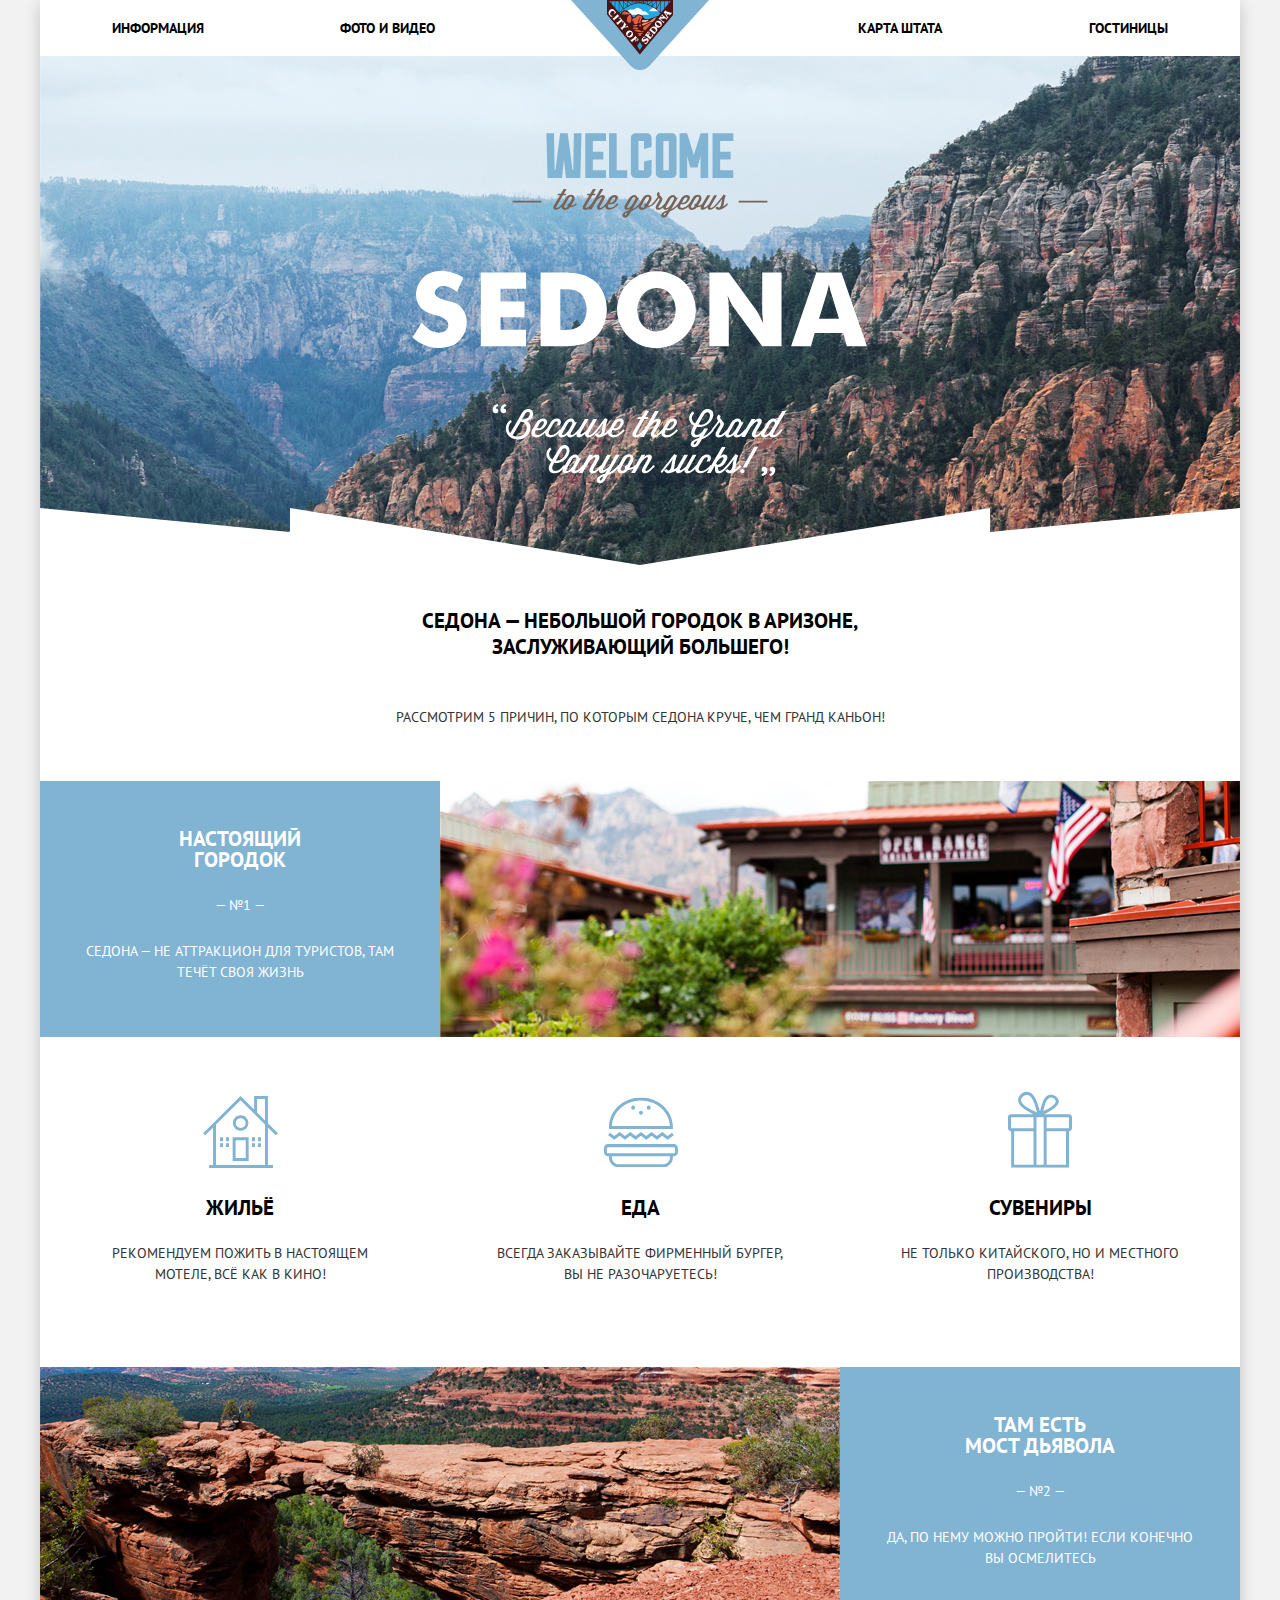
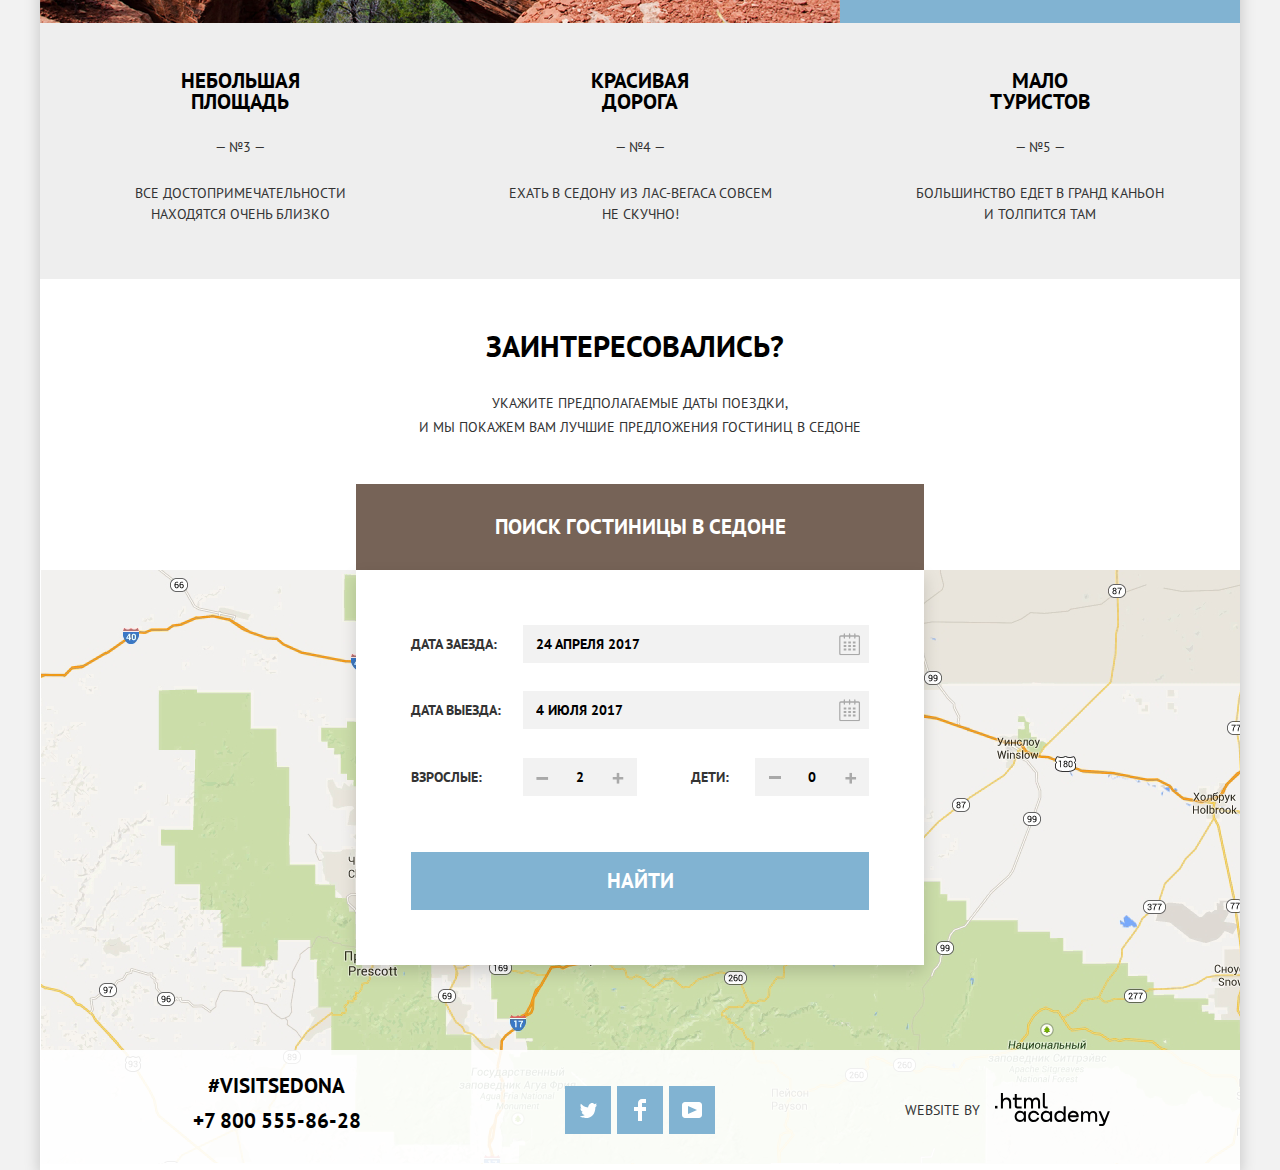
==== commit 0ca4e5ed: "Завершил вёрстку главной страницы" ====
--- a/index.html
+++ b/index.html
@@ -38,7 +38,7 @@
 
         <div class="wrap-container-features">
           <div class="wrap-container-photo">
-            <img class="welcome-sedona" src="img/welcome/welcome-to-sedona.svg" width="456.65" height="350.88"
+            <img class="welcome-sedona" src="img/welcome/welcome-to-sedona.svg" width="456" height="350"
               alt="Добро пожаловать в прекрасную Седону! «Потому что Гранд-Каньон отстой!»">
           </div>
           <div class="features-heading-box">
@@ -110,9 +110,9 @@
 
         <div class="wrap-search">
           <div class="wrap-container-search">
-            <h3 class="container-search-heading">Заинтересовались?</h2>
-              <p class="container-search-text">Укажите предполагаемые даты поездки,<br>
-                и мы покажем вам лучшие предложения гостиниц в седоне</p>
+            <h3 class="container-search-heading">Заинтересовались?</h3>
+            <p class="container-search-text">Укажите предполагаемые даты поездки,<br>
+              и мы покажем вам лучшие предложения гостиниц в седоне</p>
           </div>
 
           <button class="button btn-brown btn-search" type="button">Поиск гостиницы в Седоне</button>
@@ -122,32 +122,44 @@
             <label class="search-item-label" for="arrival-date">Дата заезда:</label>
             <input class="search-item-input" id="arrival-date" type="text" name="arrival" value="24 апреля 2017">
             <button type="button" class="form-calendar">
-              <svg class="form-calendar-icon" width="21" height="23" viewBox="0 0 21 23" fill="none" xmlns="http://www.w3.org/2000/svg">
-                <path fill-rule="evenodd" clip-rule="evenodd" d="M16.406 3.02498H19.251C20.217 3.02498 21 3.84698 21 4.86198V21.164C21 22.179 20.217 23 19.251 23H1.75C0.784 23 0 22.179 0 21.164V4.86198C0 3.84698 0.784 3.02498 1.75 3.02498H4.593V1.64798C4.593 1.26698 4.887 0.958984 5.25 0.958984C5.612 0.958984 5.906 1.26698 5.906 1.64798V3.02498H9.844V1.64798C9.844 1.26698 10.138 0.958984 10.501 0.958984C10.862 0.958984 11.156 1.26698 11.156 1.64798V3.02498H15.094V1.64798C15.094 1.26698 15.387 0.958984 15.75 0.958984C16.112 0.958984 16.406 1.26698 16.406 1.64798V3.02498ZM19.5646 21.484C19.6466 21.3979 19.691 21.2828 19.688 21.164H19.689V4.86198C19.689 4.60898 19.493 4.40298 19.252 4.40298H16.407V5.78098C16.407 6.16198 16.113 6.46998 15.751 6.46998C15.388 6.46998 15.095 6.16198 15.095 5.78098V4.40298H11.157V5.78098C11.157 6.16198 10.863 6.46998 10.502 6.46998C10.139 6.46998 9.845 6.16198 9.845 5.78098V4.40298H5.907V5.78098C5.907 6.16198 5.613 6.46998 5.251 6.46998C4.888 6.46998 4.594 6.16198 4.594 5.78098V4.40298H1.75C1.50263 4.40953 1.30696 4.61458 1.312 4.86198V21.164C1.30696 21.4114 1.50263 21.6164 1.75 21.623H19.251C19.3698 21.6201 19.4826 21.5701 19.5646 21.484Z" fill="#A9A9A9"/>
-                <path fill-rule="evenodd" clip-rule="evenodd" d="M4.59399 9.2251H7.21899V11.2911H4.59399V9.2251ZM4.59399 12.6681H7.21899V14.7351H4.59399V12.6681ZM7.21899 16.1121H4.59399V18.1781H7.21899V16.1121ZM9.18799 16.1121H11.813V18.1781H9.18799V16.1121ZM11.813 12.6681H9.18799V14.7351H11.813V12.6681ZM9.18799 9.2251H11.813V11.2911H9.18799V9.2251ZM16.406 16.1121H13.781V18.1781H16.406V16.1121ZM13.781 12.6681H16.406V14.7351H13.781V12.6681ZM16.406 9.2251H13.781V11.2911H16.406V9.2251Z" fill="#A9A9A9"/>
-                </svg>
+              <svg class="form-calendar-icon" width="21" height="23" viewBox="0 0 21 23" fill="none"
+                xmlns="http://www.w3.org/2000/svg">
+                <path fill-rule="evenodd" clip-rule="evenodd"
+                  d="M16.406 3.02498H19.251C20.217 3.02498 21 3.84698 21 4.86198V21.164C21 22.179 20.217 23 19.251 23H1.75C0.784 23 0 22.179 0 21.164V4.86198C0 3.84698 0.784 3.02498 1.75 3.02498H4.593V1.64798C4.593 1.26698 4.887 0.958984 5.25 0.958984C5.612 0.958984 5.906 1.26698 5.906 1.64798V3.02498H9.844V1.64798C9.844 1.26698 10.138 0.958984 10.501 0.958984C10.862 0.958984 11.156 1.26698 11.156 1.64798V3.02498H15.094V1.64798C15.094 1.26698 15.387 0.958984 15.75 0.958984C16.112 0.958984 16.406 1.26698 16.406 1.64798V3.02498ZM19.5646 21.484C19.6466 21.3979 19.691 21.2828 19.688 21.164H19.689V4.86198C19.689 4.60898 19.493 4.40298 19.252 4.40298H16.407V5.78098C16.407 6.16198 16.113 6.46998 15.751 6.46998C15.388 6.46998 15.095 6.16198 15.095 5.78098V4.40298H11.157V5.78098C11.157 6.16198 10.863 6.46998 10.502 6.46998C10.139 6.46998 9.845 6.16198 9.845 5.78098V4.40298H5.907V5.78098C5.907 6.16198 5.613 6.46998 5.251 6.46998C4.888 6.46998 4.594 6.16198 4.594 5.78098V4.40298H1.75C1.50263 4.40953 1.30696 4.61458 1.312 4.86198V21.164C1.30696 21.4114 1.50263 21.6164 1.75 21.623H19.251C19.3698 21.6201 19.4826 21.5701 19.5646 21.484Z"
+                  fill="#A9A9A9" />
+                <path fill-rule="evenodd" clip-rule="evenodd"
+                  d="M4.59399 9.2251H7.21899V11.2911H4.59399V9.2251ZM4.59399 12.6681H7.21899V14.7351H4.59399V12.6681ZM7.21899 16.1121H4.59399V18.1781H7.21899V16.1121ZM9.18799 16.1121H11.813V18.1781H9.18799V16.1121ZM11.813 12.6681H9.18799V14.7351H11.813V12.6681ZM9.18799 9.2251H11.813V11.2911H9.18799V9.2251ZM16.406 16.1121H13.781V18.1781H16.406V16.1121ZM13.781 12.6681H16.406V14.7351H13.781V12.6681ZM16.406 9.2251H13.781V11.2911H16.406V9.2251Z"
+                  fill="#A9A9A9" />
+              </svg>
             </button>
           </p>
           <p class="search-item">
             <label class="search-item-label" for="departure-date">Дата выезда:</label>
             <input class="search-item-input" id="departure-date" type="text" name="departure" value="4 июля 2017">
             <button type="button" class="form-calendar">
-              <svg class="form-calendar-icon" width="21" height="23" viewBox="0 0 21 23" fill="none" xmlns="http://www.w3.org/2000/svg">
-                <path fill-rule="evenodd" clip-rule="evenodd" d="M16.406 3.02498H19.251C20.217 3.02498 21 3.84698 21 4.86198V21.164C21 22.179 20.217 23 19.251 23H1.75C0.784 23 0 22.179 0 21.164V4.86198C0 3.84698 0.784 3.02498 1.75 3.02498H4.593V1.64798C4.593 1.26698 4.887 0.958984 5.25 0.958984C5.612 0.958984 5.906 1.26698 5.906 1.64798V3.02498H9.844V1.64798C9.844 1.26698 10.138 0.958984 10.501 0.958984C10.862 0.958984 11.156 1.26698 11.156 1.64798V3.02498H15.094V1.64798C15.094 1.26698 15.387 0.958984 15.75 0.958984C16.112 0.958984 16.406 1.26698 16.406 1.64798V3.02498ZM19.5646 21.484C19.6466 21.3979 19.691 21.2828 19.688 21.164H19.689V4.86198C19.689 4.60898 19.493 4.40298 19.252 4.40298H16.407V5.78098C16.407 6.16198 16.113 6.46998 15.751 6.46998C15.388 6.46998 15.095 6.16198 15.095 5.78098V4.40298H11.157V5.78098C11.157 6.16198 10.863 6.46998 10.502 6.46998C10.139 6.46998 9.845 6.16198 9.845 5.78098V4.40298H5.907V5.78098C5.907 6.16198 5.613 6.46998 5.251 6.46998C4.888 6.46998 4.594 6.16198 4.594 5.78098V4.40298H1.75C1.50263 4.40953 1.30696 4.61458 1.312 4.86198V21.164C1.30696 21.4114 1.50263 21.6164 1.75 21.623H19.251C19.3698 21.6201 19.4826 21.5701 19.5646 21.484Z" fill="#A9A9A9"/>
-                <path fill-rule="evenodd" clip-rule="evenodd" d="M4.59399 9.2251H7.21899V11.2911H4.59399V9.2251ZM4.59399 12.6681H7.21899V14.7351H4.59399V12.6681ZM7.21899 16.1121H4.59399V18.1781H7.21899V16.1121ZM9.18799 16.1121H11.813V18.1781H9.18799V16.1121ZM11.813 12.6681H9.18799V14.7351H11.813V12.6681ZM9.18799 9.2251H11.813V11.2911H9.18799V9.2251ZM16.406 16.1121H13.781V18.1781H16.406V16.1121ZM13.781 12.6681H16.406V14.7351H13.781V12.6681ZM16.406 9.2251H13.781V11.2911H16.406V9.2251Z" fill="#A9A9A9"/>
-                </svg>
+              <svg class="form-calendar-icon" width="21" height="23" viewBox="0 0 21 23" fill="none"
+                xmlns="http://www.w3.org/2000/svg">
+                <path fill-rule="evenodd" clip-rule="evenodd"
+                  d="M16.406 3.02498H19.251C20.217 3.02498 21 3.84698 21 4.86198V21.164C21 22.179 20.217 23 19.251 23H1.75C0.784 23 0 22.179 0 21.164V4.86198C0 3.84698 0.784 3.02498 1.75 3.02498H4.593V1.64798C4.593 1.26698 4.887 0.958984 5.25 0.958984C5.612 0.958984 5.906 1.26698 5.906 1.64798V3.02498H9.844V1.64798C9.844 1.26698 10.138 0.958984 10.501 0.958984C10.862 0.958984 11.156 1.26698 11.156 1.64798V3.02498H15.094V1.64798C15.094 1.26698 15.387 0.958984 15.75 0.958984C16.112 0.958984 16.406 1.26698 16.406 1.64798V3.02498ZM19.5646 21.484C19.6466 21.3979 19.691 21.2828 19.688 21.164H19.689V4.86198C19.689 4.60898 19.493 4.40298 19.252 4.40298H16.407V5.78098C16.407 6.16198 16.113 6.46998 15.751 6.46998C15.388 6.46998 15.095 6.16198 15.095 5.78098V4.40298H11.157V5.78098C11.157 6.16198 10.863 6.46998 10.502 6.46998C10.139 6.46998 9.845 6.16198 9.845 5.78098V4.40298H5.907V5.78098C5.907 6.16198 5.613 6.46998 5.251 6.46998C4.888 6.46998 4.594 6.16198 4.594 5.78098V4.40298H1.75C1.50263 4.40953 1.30696 4.61458 1.312 4.86198V21.164C1.30696 21.4114 1.50263 21.6164 1.75 21.623H19.251C19.3698 21.6201 19.4826 21.5701 19.5646 21.484Z"
+                  fill="#A9A9A9" />
+                <path fill-rule="evenodd" clip-rule="evenodd"
+                  d="M4.59399 9.2251H7.21899V11.2911H4.59399V9.2251ZM4.59399 12.6681H7.21899V14.7351H4.59399V12.6681ZM7.21899 16.1121H4.59399V18.1781H7.21899V16.1121ZM9.18799 16.1121H11.813V18.1781H9.18799V16.1121ZM11.813 12.6681H9.18799V14.7351H11.813V12.6681ZM9.18799 9.2251H11.813V11.2911H9.18799V9.2251ZM16.406 16.1121H13.781V18.1781H16.406V16.1121ZM13.781 12.6681H16.406V14.7351H13.781V12.6681ZM16.406 9.2251H13.781V11.2911H16.406V9.2251Z"
+                  fill="#A9A9A9" />
+              </svg>
             </button>
           </p>
           <p class="search-item">
             <label class="search-item-label" for="adults-count">Взрослые:</label>
             <input class="search-item-input" id="adults-count" type="number" name="adults" value="2" step="1" min="0">
             <button type="button" class="btn-minus">
-              <svg class="btn-minus-icon" width="12" height="3" viewBox="0 0 12 3" fill="none" xmlns="http://www.w3.org/2000/svg">
+              <svg class="btn-minus-icon" width="12" height="3" viewBox="0 0 12 3" fill="none"
+                xmlns="http://www.w3.org/2000/svg">
                 <rect width="12" height="3" fill="#A9A9A9" />
               </svg>
             </button>
             <button type="button" class="btn-plus">
-              <svg class="btn-plus-icon" width="11" height="11" viewBox="0 0 11 11" fill="none" xmlns="http://www.w3.org/2000/svg">
+              <svg class="btn-plus-icon" width="11" height="11" viewBox="0 0 11 11" fill="none"
+                xmlns="http://www.w3.org/2000/svg">
                 <path fill-rule="evenodd" clip-rule="evenodd"
                   d="M4.23086 6.76932V11H6.76932V6.76932H11V4.23086H6.76932V0H4.23085V4.23086H0V6.76932H4.23086Z"
                   fill="#A9A9A9" />
@@ -158,12 +170,14 @@
             <label class="search-item-label" for="kids-count">Дети:</label>
             <input class="search-item-input" id="kids-count" type="number" name="kids" value="0" step="1" min="0">
             <button type="button" class="btn-minus btn-minus-kids">
-              <svg class="btn-minus-icon" width="12" height="3" viewBox="0 0 12 3" fill="none" xmlns="http://www.w3.org/2000/svg">
+              <svg class="btn-minus-icon" width="12" height="3" viewBox="0 0 12 3" fill="none"
+                xmlns="http://www.w3.org/2000/svg">
                 <rect width="12" height="3" fill="#A9A9A9" />
               </svg>
             </button>
             <button type="button" class="btn-plus btn-plus-kids">
-              <svg class="btn-plus-icon" width="11" height="11" viewBox="0 0 11 11" fill="none" xmlns="http://www.w3.org/2000/svg">
+              <svg class="btn-plus-icon" width="11" height="11" viewBox="0 0 11 11" fill="none"
+                xmlns="http://www.w3.org/2000/svg">
                 <path fill-rule="evenodd" clip-rule="evenodd"
                   d="M4.23086 6.76932V11H6.76932V6.76932H11V4.23086H6.76932V0H4.23085V4.23086H0V6.76932H4.23086Z"
                   fill="#A9A9A9" />
@@ -172,12 +186,15 @@
           </p>
           <button class="button btn-blue btn-search" type="submit">Найти</button>
         </form>
-        <img src="img/map.png" width="1199" height="594" alt="34°51′36″ с. ш. 111°47′21″ з. д.">
+        <iframe class="map"
+          src="https://www.google.com/maps/embed?pb=!1m18!1m12!1m3!1d104770.38018730558!2d-111.86517855273749!3d34.85435832354931!2m3!1f0!2f0!3f0!3m2!1i1024!2i768!4f13.1!3m3!1m2!1s0x872da132f942b00d%3A0x5548c523fa6c8efd!2z0KHQtdC00L7QvdCwLCDQkNGA0LjQt9C-0L3QsCA4NjMzNiwg0KHQqNCQ!5e0!3m2!1sru!2sru!4v1624298965886!5m2!1sru!2sru"
+          width="1199" height="594" allowfullscreen
+          title="Город Седона, штат Аризона. 34°51′36″ с. ш. 111°47′21″ з. д."></iframe>
       </section>
     </main>
 
     <footer class="main-footer">
-      <div class="footer-wrapper">
+      <div class="footer-wrapper-main">
         <section class="footer-contacts">
           <h2 class="visually-hidden">Контакты</h2>
 
@@ -221,6 +238,8 @@
         </section>
 
         <section class="footer-copyright">
+          <h2 class="visually-hidden">Авторские права</h2>
+
           <p class="footer-copyright-text">Website by</p>
           <a class="footer-copyright-link" href="https://htmlacademy.ru/intensive/htmlcss">
             <span class="visually-hidden">html academy</span>
--- a/css/style.css
+++ b/css/style.css
@@ -46,11 +46,13 @@
 
   --opacity-black: rgba(0, 0, 0, 0.3);
   --opacity-white: rgba(255, 255, 255, 0.3);
+  --opacity-neutral: rgba(238, 238, 238, 0.2); /* Цвет фона при наведении в навигации */
 
   --footer-bg: rgba(255, 255, 255, 0.9);
 
   --shadow-wrapper: rgba(0, 1, 1, 0.2);
   --shadow-form: rgba(0, 1, 1, 0.15);
+  --shadow-toggler: rgba(171, 171, 171, 0.3);
 }
 
 body {
@@ -174,7 +176,8 @@
 
 .navigation-item:hover {
   color: var(--special-blue-hover);
-  background-color: var(--basic-neutral);
+  background-color: var(--opacity-neutral);
+  box-shadow: 0px 5px 15px var(--shadow-wrapper);
 }
 
 .navigation-item:focus {
@@ -243,11 +246,23 @@
 
   margin: 0;
   padding: 0;
+
+  max-width: 500px;
+  overflow: hidden;
+  text-overflow: ellipsis;
+  display: -webkit-box;
+  -webkit-line-clamp: 3;
+  -webkit-box-orient: vertical;
 }
 
 .features-heading-text {
   margin: 0;
   padding: 0;
+
+  max-width: 500px;
+  overflow: hidden;
+  white-space: nowrap;
+  text-overflow: ellipsis;
 }
 
 /* Features */
@@ -308,6 +323,11 @@
   max-height: 256px;
 }
 
+.features-container:first-child {
+  padding-right: 40px;
+  padding-left: 40px;
+}
+
 .features-container-heading {
   color: var(--basic-white);
 }
@@ -322,12 +342,29 @@
   word-wrap: break-word;
 }
 
+@-moz-document url-prefix() {
+  .features-item:nth-child(2) .features-heading {
+    width: 151px;
+  }
+}
+
 .features-item-number {
   margin: 0;
+
+  max-width: 300px;
+  overflow: hidden;
+  white-space: nowrap;
+  text-overflow: ellipsis;
 }
 
 .features-item-text {
   margin: 0;
+
+  max-width: 350px;
+  overflow: hidden;
+  display: -webkit-box;
+  -webkit-line-clamp: 3;
+  -webkit-box-orient: vertical;
 }
 
 .features-gray {
@@ -398,10 +435,20 @@
 
 .benefits-heading {
   color: var(--basic-black);
+
+  max-width: 250px;
+  white-space: nowrap;
 }
 
 .benefit-text {
   margin: 0;
+
+  word-wrap: break-word;
+  max-width: 350px;
+  overflow: hidden;
+  display: -webkit-box;
+  -webkit-line-clamp: 3;
+  -webkit-box-orient: vertical;
 }
 
 /* Search */
@@ -444,11 +491,23 @@
   margin: 0;
 
   transform: translateX(-5px);
+
+  max-width: 800px;
+  overflow: hidden;
+  white-space: nowrap;
+  text-overflow: ellipsis;
 }
 
 .container-search-text {
   margin: 0;
   padding: 0;
+
+  max-width: 1000px;
+  overflow: hidden;
+  display: -webkit-box;
+  text-overflow: ellipsis;
+  -webkit-line-clamp: 3;
+  -webkit-box-orient: vertical;
 }
 
 .search-form {
@@ -517,12 +576,16 @@
 
   box-sizing: border-box;
   padding-left: 13px;
+  padding-right: 43px;
 }
 
 .search-item-input[type=number] {
   width: 114px;
 
   text-align: center;
+
+  box-sizing: border-box;
+  padding: 0 35px;
 
   -moz-appearance: textfield; /* Для Firefox */
 }
@@ -553,6 +616,8 @@
   border: 0;
   background: none;
   outline: 0;
+
+  cursor: pointer;
 }
 
 .form-calendar-icon {
@@ -581,6 +646,8 @@
   background: none;
   border: none;
   outline: none;
+
+  cursor: pointer;
 }
 
 .btn-minus-icon {
@@ -612,6 +679,8 @@
   background: none;
   border: none;
   outline: none;
+
+  cursor: pointer;
 }
 
 .btn-plus-icon {
@@ -668,7 +737,7 @@
 }
 
 .filter-type {
-  margin-right: 232px;
+  margin-right: 230px;
 }
 
 .price-and-submit {
@@ -706,6 +775,7 @@
 
 .filter-item {
   margin-bottom: 25px;
+  margin-left: 20px;
 }
 
 .filter-item:last-child {
@@ -715,6 +785,11 @@
 .filter-label {
   font-family: "PT Sans", Arial, sans-serif;
   margin-left: 20px;
+
+  position: relative;
+  display: block;
+  cursor: pointer;
+  user-select: none;
 }
 
 .filter-input {
@@ -724,6 +799,148 @@
   outline: none;
 }
 
+.filter-input + .filter-label::before {
+  content: "";
+  position: absolute;
+  width: 23px;
+  height: 23px;
+  left: -41px;
+  background-image: url(../img/icons/checkbox-off.svg);
+}
+
+.filter-input:checked + .filter-label::before {
+  content: "";
+  position: absolute;
+  width: 27px;
+  height: 23px;
+  background-image: url(../img/icons/checkbox-on.svg);
+}
+
+.filter-input:disabled + .filter-label::before {
+  content: "";
+  position: absolute;
+  width: 23px;
+  height: 23px;
+  background-image: url(../img/icons/checkbox-off-dis.svg);
+}
+
+.filter-input:checked:disabled + .filter-label::before {
+  content: "";
+  position: absolute;
+  width: 23px;
+  height: 23px;
+  background-image: url(../img/icons/checkbox-on-dis.svg);
+}
+
+.range-filter {
+  width: 317px;
+  margin-top: 10px;
+}
+
+.range-controls {
+  margin-top: 15px;
+  padding-left: 10px;
+  position: relative;
+}
+
+.scale {
+  height: 2px;
+  background-color: var(--opacity-white);
+}
+
+.bar {
+  width: 82%;
+  height: 2px;
+  background-color: var(--basic-white);
+}
+
+.toggle {
+  width: 4px;
+  height: 4px;
+  padding: 0;
+  border: 8px solid var(--basic-white);
+  background-color: var(--filter-dot);
+  border-radius: 50%;
+  box-shadow: 0 2px 0 0 var(--shadow-toggler);
+  cursor: pointer;
+
+  position: absolute;
+  top: -10px;
+  left: 0;
+}
+
+.toggle:hover {
+  transform: scale(1.2);
+}
+
+.toggle-max {
+  left: 252px;
+}
+
+.price-controls {
+  position: relative;
+
+  height: 36px;
+  margin-bottom: 20px;
+
+  border: 2px solid var(--basic-white);
+  border-radius: 2px;
+}
+
+.price-controls::after {
+  content: "";
+  position: absolute;
+  top: 50%;
+  left: 50%;
+  width: 2px;
+  height: 22px;
+
+  background-color: var(--basic-white);
+  transform: translate(-50%, -50%);
+}
+
+.price-label {
+  font-family: "PT Sans", Arial, sans-serif;
+  margin-left: 0;
+
+  display: inline-block;
+  cursor: pointer;
+}
+
+.min-price,
+.max-price {
+  width: 105px;
+}
+
+.min-price {
+  margin-top: 5px;
+  margin-left: 36px;
+  margin-right: 38px;
+}
+
+.price-input {
+  font-family: inherit;
+  font-size: inherit;
+  color: var(--basic-white);
+
+  width: 50px;
+  margin: 0;
+
+  background: none;
+  border: none;
+  outline: none;
+}
+
+.price-input[type=number] {
+  -moz-appearance: textfield; /* Для Firefox */
+}
+
+.price-input[type=number]::-webkit-outer-spin-button,
+.price-input[type=number]::-webkit-inner-spin-button {
+  -webkit-appearance: none; /* Для Chrome, Safari, Edge, Opera */
+  margin: 0;
+}
+
 /* Sort */
 
 .sort {
@@ -824,13 +1041,13 @@
   color: var(--sort-basic);
 }
 
-.sort-pagination:hover {
-  color: var(--basic-black);
-}
-
-.sort-pagination:active,
-.sort-pagination:focus {
-  color: var(--special-blue);
+.sort-pagination:hover path {
+  fill: var(--basic-black);
+}
+
+.sort-pagination:active path,
+.sort-pagination:focus path {
+  fill: var(--special-blue);
 }
 
 /* Hotels */
@@ -948,11 +1165,13 @@
   justify-content: space-between;
 }
 
-/*
-/// А тут будут звёздащке ///
 .hotel-rating-star {
-}
-*/
+  margin-right: 4px;
+}
+
+.hotel-rating-star:last-child {
+  margin-right: 0;
+}
 
 /* Footer */
 
@@ -960,7 +1179,7 @@
   position: relative;
 }
 
-.footer-wrapper {
+.footer-wrapper-main {
   display: grid;
   grid-template-columns: 1fr 1fr 1fr;
 
@@ -970,6 +1189,11 @@
   background-color: var(--footer-bg);
   width: 1200px;
   z-index: 1;
+}
+
+.footer-wrapper-catalog {
+  display: grid;
+  grid-template-columns: repeat(3, 1fr);
 }
 
 .footer-contacts {
@@ -1104,6 +1328,8 @@
   text-transform: uppercase;
   border: none;
   outline: none;
+
+  cursor: pointer;
 }
 
 .btn-brown {
@@ -1170,6 +1396,11 @@
   margin-right: 10px;
 }
 
+.btn-filter:hover {
+  background-color: var(--basic-white);
+  color: var(--basic-black);
+}
+
 .btn-more {
   padding: 3px 16px 3px 17px;
   margin-right: 6px;
@@ -1178,3 +1409,13 @@
 .btn-book {
   padding: 3px 18px 3px 16px;
 }
+
+.map {
+  border: none;
+
+  width: 1199px;
+  height: 594px;
+
+  background-image: url(../img/map.png);
+  background-color: var(--basic-neutral);
+}
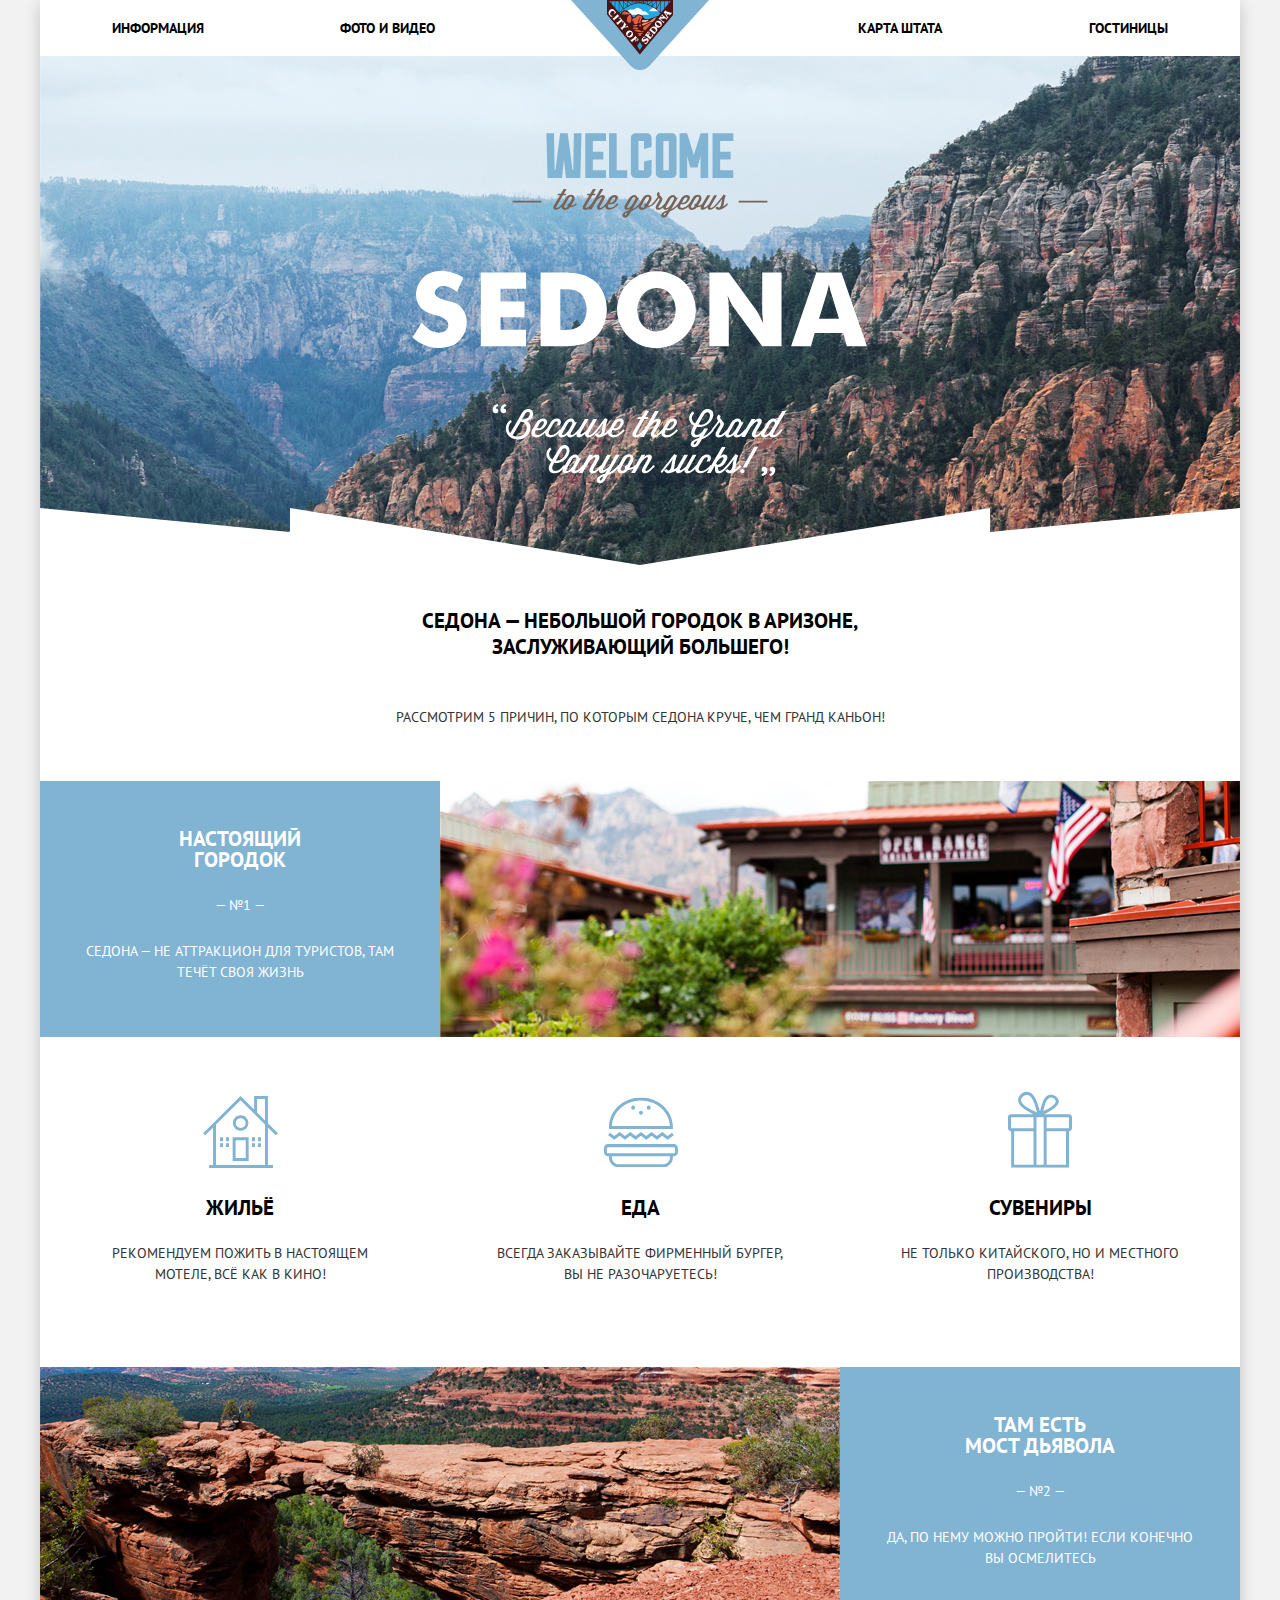
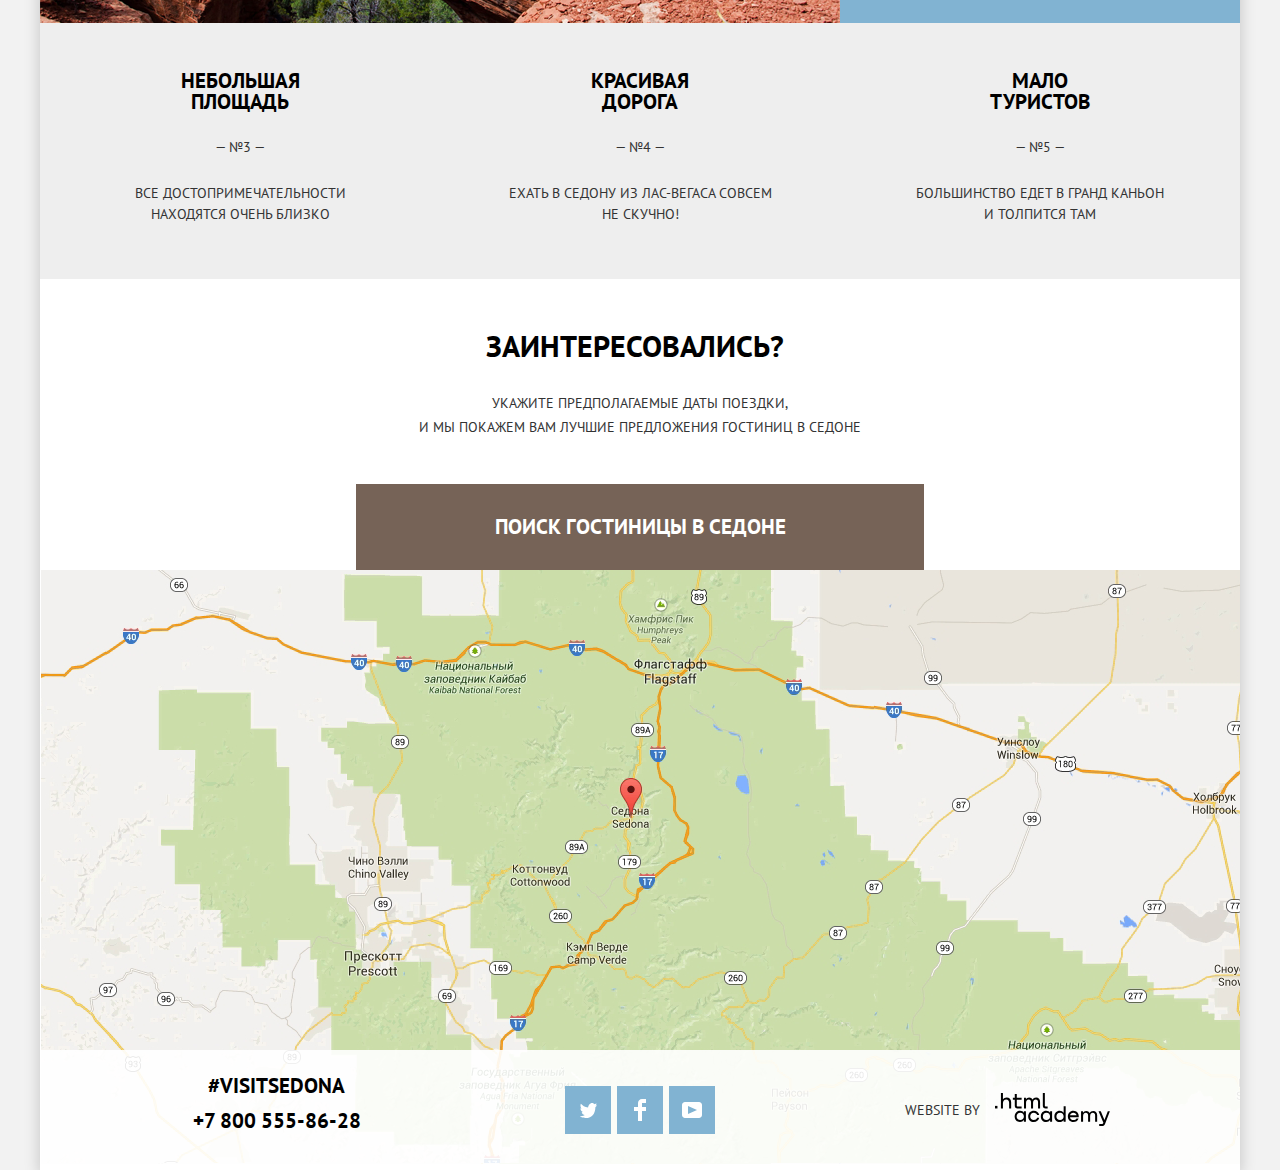
==== commit b11adecf: "Оживил кнопку поиска гостиницы" ====
--- a/index.html
+++ b/index.html
@@ -11,7 +11,7 @@
   <link rel="manifest" href="manifest.webmanifest">
 
   <link href="css/normalize.css" rel="stylesheet">
-  <link href="css/style.css" rel="stylesheet">
+  <link href="css/style.min.css" rel="stylesheet">
 </head>
 
 <body>
@@ -117,11 +117,12 @@
 
           <button class="button btn-brown btn-search" type="button">Поиск гостиницы в Седоне</button>
         </div>
-        <form class="search-form" action="https://echo.htmlacademy.ru" method="post">
+        <form class="search-form form-show-animation" action="https://echo.htmlacademy.ru" method="post">
           <p class="search-item">
             <label class="search-item-label" for="arrival-date">Дата заезда:</label>
-            <input class="search-item-input" id="arrival-date" type="text" name="arrival" value="24 апреля 2017">
+            <input class="search-item-input" id="arrival-date" type="text" name="arrival" value="24 апреля 2017" required>
             <button type="button" class="form-calendar">
+              <span class="visually-hidden">Календарь</span>
               <svg class="form-calendar-icon" width="21" height="23" viewBox="0 0 21 23" fill="none"
                 xmlns="http://www.w3.org/2000/svg">
                 <path fill-rule="evenodd" clip-rule="evenodd"
@@ -135,8 +136,9 @@
           </p>
           <p class="search-item">
             <label class="search-item-label" for="departure-date">Дата выезда:</label>
-            <input class="search-item-input" id="departure-date" type="text" name="departure" value="4 июля 2017">
+            <input class="search-item-input" id="departure-date" type="text" name="departure" value="4 июля 2017" required>
             <button type="button" class="form-calendar">
+              <span class="visually-hidden">Календарь</span>
               <svg class="form-calendar-icon" width="21" height="23" viewBox="0 0 21 23" fill="none"
                 xmlns="http://www.w3.org/2000/svg">
                 <path fill-rule="evenodd" clip-rule="evenodd"
@@ -150,14 +152,16 @@
           </p>
           <p class="search-item">
             <label class="search-item-label" for="adults-count">Взрослые:</label>
-            <input class="search-item-input" id="adults-count" type="number" name="adults" value="2" step="1" min="0">
+            <input class="search-item-input" id="adults-count" type="number" name="adults" value="2" step="1" min="1" required>
             <button type="button" class="btn-minus">
+              <span class="visually-hidden">Меньше</span>
               <svg class="btn-minus-icon" width="12" height="3" viewBox="0 0 12 3" fill="none"
                 xmlns="http://www.w3.org/2000/svg">
                 <rect width="12" height="3" fill="#A9A9A9" />
               </svg>
             </button>
             <button type="button" class="btn-plus">
+              <span class="visually-hidden">Больше</span>
               <svg class="btn-plus-icon" width="11" height="11" viewBox="0 0 11 11" fill="none"
                 xmlns="http://www.w3.org/2000/svg">
                 <path fill-rule="evenodd" clip-rule="evenodd"
@@ -170,12 +174,14 @@
             <label class="search-item-label" for="kids-count">Дети:</label>
             <input class="search-item-input" id="kids-count" type="number" name="kids" value="0" step="1" min="0">
             <button type="button" class="btn-minus btn-minus-kids">
+              <span class="visually-hidden">Меньше</span>
               <svg class="btn-minus-icon" width="12" height="3" viewBox="0 0 12 3" fill="none"
                 xmlns="http://www.w3.org/2000/svg">
                 <rect width="12" height="3" fill="#A9A9A9" />
               </svg>
             </button>
             <button type="button" class="btn-plus btn-plus-kids">
+              <span class="visually-hidden">Больше</span>
               <svg class="btn-plus-icon" width="11" height="11" viewBox="0 0 11 11" fill="none"
                 xmlns="http://www.w3.org/2000/svg">
                 <path fill-rule="evenodd" clip-rule="evenodd"
@@ -291,6 +297,9 @@
       </div>
     </footer>
   </div>
+
+  <script src="js/form.js"></script>
+
 </body>
 
 </html>
--- a/css/style.min.css
+++ b/css/style.min.css
@@ -0,0 +1 @@
+@-webkit-keyframes form-show{0%{transform:translate(-50%,-25%)}to{transform:translate(-50%,0)}}@keyframes form-show{0%{transform:translate(-50%,-25%)}to{transform:translate(-50%,0)}}@font-face{font-family:"PT Sans";src:url(../fonts/PTSans.woff2) format("woff2"),url(../fonts/PTSans.woff) format("woff");font-weight:400;font-style:normal}@font-face{font-family:"PT Sans Bold";src:url(../fonts/PTSans-Bold.woff2) format("woff2"),url(../fonts/PTSans-Bold.woff) format("woff");font-weight:700;font-style:normal}:root{--basic-white:#FFFFFF;--basic-light:#F2F2F2;--basic-neutral:#EEEEEE;--basic-dark:#333333;--basic-black:#000000;--special-gray-hover:#EBEBEB;--special-gray-focus:#E5E5E5;--special-blue:#81B3D2;--special-blue-hover:#669EC0;--special-blue-click:#5496BD;--special-brown:#766357;--special-brown-hover:#604E43;--special-brown-click:#503E33;--filter-disabled:#6A6A6A;--filter-dot:#ABABAB;--filter-rating:#666666;--sort-basic:#CACACA;--icon-gray:#A9A9A9;--logo-click:#BDBBBC;--opacity-black:rgba(0, 0, 0, 0.3);--opacity-white:rgba(255, 255, 255, 0.3);--opacity-neutral:rgba(238, 238, 238, 0.2);--footer-bg:rgba(255, 255, 255, 0.9);--shadow-wrapper:rgba(0, 1, 1, 0.2);--shadow-form:rgba(0, 1, 1, 0.15);--shadow-toggler:rgba(171, 171, 171, 0.3)}body{min-width:1280px;margin:0;padding:0;font-family:"PT Sans",Arial,sans-serif;font-size:14px;line-height:21px;font-weight:400;color:var(--basic-dark);text-transform:uppercase;background-color:var(--basic-light);min-height:100%}a{text-decoration:none}img{max-width:100%;height:auto}.page{height:100%}.wrapper{background-color:var(--basic-white);box-shadow:0 5px 15px var(--shadow-wrapper);width:1200px;margin:0 auto;text-align:center;display:grid;grid-template-rows:-webkit-min-content 1fr -webkit-min-content;grid-template-rows:min-content 1fr min-content;align-content:start}.visually-hidden{position:absolute;width:1px;height:1px;margin:-1px;border:0;padding:0;white-space:nowrap;-webkit-clip-path:inset(100%);clip-path:inset(100%);clip:rect(0 0 0 0);overflow:hidden}.main-header{margin:0 53px}.main-header-logo{position:absolute;left:50%;transform:translateX(-50%)}.main-navigation{font-family:"PT Sans Bold",Arial,sans-serif;line-height:26px;color:var(--basic-black);position:relative}.site-navigation{list-style:none;margin:0;padding:0;display:grid;grid-template-columns:repeat(5,1fr)}.navigation-item-box{margin-top:15px;margin-bottom:15px}.navigation-item-box:first-child{text-align:start}.navigation-item-box:nth-child(2){text-align:start;padding-left:9px}.navigation-item-box:nth-child(3){grid-column:-3/-2;text-align:end;padding-right:7px}.navigation-item-box:last-child{text-align:end}.navigation-item{color:var(--basic-black);padding:19px}.navigation-item:hover{color:var(--special-blue-hover);background-color:var(--opacity-neutral);box-shadow:0 5px 15px var(--shadow-wrapper)}.navigation-item:focus{color:var(--special-brown)}.navigation-item:active{color:var(--opacity-black)}.wrap-container-features{line-height:26px;min-height:725px}.wrap-container-photo{background-image:url(../img/welcome/background.jpg);background-repeat:no-repeat;background-color:var(--special-blue);height:509px}.welcome-sedona{margin-top:77.35px;width:456.65px;height:350.88px}.features-heading-box{box-sizing:border-box;height:216px;display:flex;flex-direction:column;flex-wrap:wrap;justify-content:space-between;align-items:center;padding-top:42.5px;padding-bottom:51px;position:relative}.features-heading-box::before{content:"";position:absolute;height:57px;width:1200px;background-image:url(../img/welcome/background-mask.svg);background-repeat:no-repeat;background-position:0 0;top:-26%;transform:translateY(-1px)}.features-heading,.features-heading-text{margin:0;padding:0;max-width:500px;overflow:hidden;text-overflow:ellipsis}.features-heading{font-family:"PT Sans Bold",Arial,sans-serif;font-size:21px;color:var(--basic-black);display:-webkit-box;-webkit-line-clamp:3;-webkit-box-orient:vertical}.features-heading-text{white-space:nowrap}.features-list{list-style:none;margin:0;padding:0;display:grid;grid-template-columns:repeat(3,1fr)}.features-item{min-height:256px}.features-flex-content{box-sizing:border-box;display:flex;flex-direction:column;flex-wrap:wrap;justify-content:space-between;align-items:center;margin:0;padding:47px 47px 54px}.features-item:first-child,.features-item:nth-child(2){grid-column:1/-1}.features-item:first-child{display:grid;grid-template-columns:1fr 2fr}.features-item:nth-child(2){display:grid;grid-template-columns:2fr 1fr}.features-item:nth-child(2) .features-photo{order:1}.features-item:nth-child(2) .features-container{order:2}.features-container{background-color:var(--special-blue);color:var(--basic-white);max-height:256px}.features-container:first-child{padding-right:40px;padding-left:40px}.features-container-heading{color:var(--basic-white)}.features-container .features-heading,.features-item .features-heading{margin:0}.features-item-heading{width:150px;word-wrap:break-word}@-moz-document url-prefix(){.features-item:nth-child(2) .features-heading{width:151px}}.features-item-number{margin:0;max-width:300px;overflow:hidden;white-space:nowrap;text-overflow:ellipsis}.features-item-text{margin:0;max-width:350px;overflow:hidden;display:-webkit-box;-webkit-line-clamp:3;-webkit-box-orient:vertical}.features-gray{background-color:var(--basic-neutral)}.benefits-list{list-style:none;background-color:var(--basic-white);color:var(--basic-dark);min-height:330px;margin:0;padding:0;grid-column:1/-1;display:grid;grid-template-columns:repeat(3,1fr)}.benefits-item{max-height:330px;padding:160px 55px 82px;position:relative}.benefits-item:first-child::before{content:"";position:absolute;width:75px;height:72px;background-image:url(../img/icons/icon-house.svg);background-repeat:no-repeat;background-position:0 0;top:18%}.benefits-item:nth-child(2)::before{content:"";position:absolute;width:75px;height:70px;background-image:url(../img/icons/icon-food.svg);background-repeat:no-repeat;background-position:0 0;top:20%;transform:translateY(-8%)}.benefits-item:last-child::before{content:"";position:absolute;width:64px;height:77px;background-image:url(../img/icons/icon-gifts.svg);background-repeat:no-repeat;background-position:0 0;top:20%;transform:translateY(-16%)}.benefits-heading{color:var(--basic-black);max-width:250px;white-space:nowrap}.benefit-text{margin:0;word-wrap:break-word;max-width:350px;overflow:hidden;display:-webkit-box;-webkit-line-clamp:3;-webkit-box-orient:vertical}.search{position:relative}.wrap-container-search,.wrap-search{box-sizing:border-box;height:291px;display:flex;flex-direction:column;flex-wrap:wrap;justify-content:flex-end;align-items:center}.wrap-container-search{line-height:24px;height:123px;margin-bottom:45px;padding-top:18px;justify-content:space-between}.container-search-heading{font-family:"PT Sans Bold",Arial,sans-serif;font-size:30px;color:var(--basic-black);margin:0;transform:translateX(-5px);max-width:800px;overflow:hidden;white-space:nowrap;text-overflow:ellipsis}.container-search-text{margin:0;padding:0;max-width:1000px;overflow:hidden;display:-webkit-box;text-overflow:ellipsis;-webkit-line-clamp:3;-webkit-box-orient:vertical}.search-form{font-family:"PT Sans Bold",Arial,sans-serif;line-height:26px;background-color:var(--basic-white);box-shadow:0 7px 15px var(--shadow-form);max-width:568px;margin:0 auto;box-sizing:border-box;height:395px;padding:55px;display:grid;grid-template-columns:repeat(2,1fr);position:absolute;left:50%;transform:translateX(-50%)}.search-form-hide{display:none}.search-item{display:grid;grid-template-columns:repeat(2,1fr);margin:0;height:38px;position:relative}.search-item:first-child,.search-item:nth-child(2){grid-column:1/-1}.search-item-label{display:flex;align-items:center}.search-item:nth-child(4) .search-item-label{margin-left:26px;justify-self:center}.search-item:nth-child(3) .search-item-input{margin-right:3px}.search-item-input{text-transform:uppercase;font-size:14px;line-height:26px;background-color:var(--basic-light);border:0;padding:0}.search-item-input[type=text]{width:346px;box-sizing:border-box;padding-left:13px;padding-right:43px}.search-item-input[type=number]{width:114px;text-align:center;box-sizing:border-box;padding:0 35px;-moz-appearance:textfield}.search-item-input[type=number]::-webkit-inner-spin-button,.search-item-input[type=number]::-webkit-outer-spin-button{-webkit-appearance:none;margin:0}.search-item-input:hover{background-color:var(--special-gray-hover)}.search-item-input:focus{background-color:var(--basic-white);outline:2px solid var(--special-gray-focus)}.form-calendar{position:absolute;width:26px;height:26px;top:15%;right:0;transform:translate(-15%,5%);border:0;background:0 0;outline:0;cursor:pointer}.form-calendar-icon{position:absolute;left:0;top:0}.btn-minus:focus rect,.btn-minus:hover rect,.form-calendar:focus path,.form-calendar:hover path{fill:var(--basic-black)}.btn-minus:active rect,.form-calendar:active path{fill:var(--special-blue)}.btn-minus{width:15px;height:15px;position:absolute;left:55%;top:30%;transform:translate(-5%,6%);background:0 0;border:0;outline:0;cursor:pointer}.btn-minus-icon{position:absolute;left:0;top:50%}.btn-minus-kids{transform:translateX(20%)}.btn-plus{width:15px;height:15px;position:absolute;right:5%;top:30%;transform:translate(-10%,25%);background:0 0;border:0;outline:0;cursor:pointer}.btn-plus-icon{position:absolute;left:0;top:0}.btn-plus:focus path,.btn-plus:hover path{fill:var(--basic-black)}.btn-plus:active path{fill:var(--special-blue)}.btn-plus-kids{transform:translate(15%,25%)}.filter{background-image:url(../img/background-catalog.png);background-repeat:no-repeat;background-color:var(--special-blue);background-size:cover;color:var(--basic-white);min-height:217px;box-sizing:border-box;padding:26px 73px 32px}.filter-form{display:flex;flex-direction:row;flex-wrap:wrap;justify-content:space-between;align-items:flex-start;min-height:159px}.filter-field{border:0;padding:0;margin:0 0 0 40px;display:flex;flex-direction:column;flex-wrap:wrap;align-items:baseline}.filter-field:first-child{margin-left:0}.filter-check-fields,.price-and-submit{display:flex;flex-wrap:wrap;justify-content:space-between}.filter-check-fields{max-width:734px;min-width:390px;flex-direction:row;align-items:flex-start}.price-and-submit{justify-self:flex-end;flex-direction:column;width:317px;height:158px}.filter-title{font-family:"PT Sans Bold",Arial,sans-serif;font-size:16px;float:left;display:block;max-width:180px;word-wrap:break-word}.price-title{word-wrap:normal;white-space:nowrap;overflow:hidden;text-overflow:ellipsis}.filter-list{list-style:none;padding:0;display:flex;flex-direction:column;flex-wrap:wrap;justify-content:space-between;align-items:baseline;margin:25px 0 0}.filter-item{margin-bottom:25px;margin-left:20px}.filter-item:last-child{margin-bottom:0}.filter-label{font-family:"PT Sans",Arial,sans-serif;margin-left:20px;position:relative;display:block;cursor:pointer;-webkit-user-select:none;-moz-user-select:none;user-select:none;max-width:120px;word-wrap:break-word}.filter-input{border:0;color:var(--basic-white);background:0 0;outline:0}.filter-input+.filter-label::before{content:"";position:absolute;width:23px;height:23px;left:-41px;background-image:url(../img/icons/checkbox-off.svg);background-repeat:no-repeat}.filter-input:focus+.filter-label::before{transform:scale(1.1)}.filter-input:checked+.filter-label::before{content:"";position:absolute;width:27px;height:23px;background-image:url(../img/icons/checkbox-on.svg);background-repeat:no-repeat}.filter-input:disabled+.filter-label::before{content:"";position:absolute;width:23px;height:23px;background-image:url(../img/icons/checkbox-off-dis.svg);background-repeat:no-repeat}.filter-input:checked:disabled+.filter-label::before{content:"";position:absolute;width:23px;height:23px;background-image:url(../img/icons/checkbox-on-dis.svg);background-repeat:no-repeat}.range-filter{width:317px;margin-top:10px}.range-controls{margin-top:15px;padding-left:10px;position:relative}.bar,.scale{height:2px;background-color:var(--opacity-white)}.bar{width:82%;background-color:var(--basic-white)}.toggle{width:4px;height:4px;padding:0;border:8px solid var(--basic-white);background-color:var(--filter-dot);border-radius:50%;box-shadow:0 2px 0 0 var(--shadow-toggler);cursor:pointer;position:absolute;top:-10px;left:0}.toggle:focus,.toggle:hover{transform:scale(1.2);outline:0}.toggle-max{left:252px}.price-controls{position:relative;height:36px;margin-bottom:20px;border:2px solid var(--basic-white);border-radius:2px}.price-controls::after{content:"";position:absolute;top:50%;left:50%;width:2px;height:22px;background-color:var(--basic-white);transform:translate(-50%,-50%)}.price-label{font-family:"PT Sans",Arial,sans-serif;margin-left:0;display:inline-block;cursor:pointer}.max-price,.min-price{width:105px}.min-price{margin-top:5px;margin-left:36px;margin-right:38px}.price-input{font-family:inherit;font-size:inherit;color:var(--basic-white);width:50px;margin:0;background:0 0;border:0;outline:0}.price-input[type=number]{-moz-appearance:textfield}.price-input[type=number]::-webkit-inner-spin-button,.price-input[type=number]::-webkit-outer-spin-button{-webkit-appearance:none;margin:0}.sort{display:grid;grid-template-columns:-webkit-max-content 1fr -webkit-min-content;grid-template-columns:max-content 1fr min-content;align-items:center;padding:29px 0;box-sizing:border-box;height:86px}.sort-title{font-family:"PT Sans Bold",Arial,sans-serif;font-size:21px;line-height:26px;color:var(--basic-black);margin:0;max-width:146px;white-space:nowrap;overflow:hidden;text-overflow:ellipsis}.sort-container{display:flex;flex-direction:row;flex-wrap:wrap;justify-content:flex-start;align-items:center;margin-left:46px;padding-bottom:5px}.sort-heading{font-size:12px;line-height:18px;font-weight:400;color:var(--basic-black);margin:0;max-width:80px;white-space:nowrap;overflow:hidden;text-overflow:ellipsis}.sort-list{list-style:none;padding:0;margin:0;display:flex;flex-direction:row;flex-wrap:wrap;justify-content:space-between}.sort-radio-list{margin-left:40px;max-width:710px}.sort-radio-item{margin-right:32px}.sort-radio-item:last-child{margin-right:0}.sort-label{font-size:12px;line-height:18px;color:var(--opacity-black);border-bottom:1px dotted var(--special-blue)}.sort-label:hover{color:var(--special-blue)}.sort-label:active{color:var(--basic-black);border:0}.sort-input:focus~.sort-label{outline:1px solid var(--basic-black)}.sort-input:checked~.sort-label{color:var(--special-blue);border:0}.sort-pagination-container{width:34px;margin:0;max-width:46px}.sort-pagination{color:var(--sort-basic)}.sort-pagination:hover path{fill:var(--basic-black)}.sort-pagination:active path,.sort-pagination:focus path{fill:var(--special-blue)}.hotels{margin:0 73px;height:540px}.hotel-list{list-style:none;margin:0;padding:0;height:454px;display:grid;grid-template-columns:1fr}.hotel-item{display:grid;grid-template-columns:2fr 1fr;-moz-column-gap:400px;column-gap:400px;height:150px;padding:25px 0;box-sizing:border-box}.hotel-item-container{display:grid;grid-template-columns:-webkit-min-content 1fr;grid-template-columns:min-content 1fr}.hotel-item-photo{min-width:135px;min-height:90px;max-width:135px;max-height:90px;align-self:center;-o-object-fit:contain;object-fit:contain;background-color:var(--basic-white)}.hotel-item-desc{display:flex;flex-direction:column;flex-wrap:wrap;justify-content:space-between;margin-left:29px}.hotel-title{font-family:"PT Sans Bold",Arial,sans-serif;font-size:21px;line-height:26px;color:var(--basic-black);margin:0;width:-webkit-max-content;width:-moz-max-content;width:max-content;max-width:300px;overflow:hidden;text-overflow:ellipsis;display:-webkit-box;-webkit-line-clamp:2;-webkit-box-orient:vertical}.hotel-title:hover{color:var(--special-blue)}.hotel-title:active{color:var(--opacity-black)}.hotel-info-container{display:flex;flex-direction:row;margin-bottom:4px}.hotel-info-column,.hotel-info-text{width:-webkit-max-content;width:-moz-max-content;width:max-content}.hotel-info-column{display:flex;flex-direction:column;flex-wrap:wrap}.hotel-info-text{margin:0 0 15px;max-width:100px;overflow:hidden;white-space:nowrap;text-overflow:ellipsis}.hotel-info-price{max-width:140px}.hotel-rating-container{display:flex;flex-direction:column;flex-wrap:wrap;align-items:flex-end;justify-content:space-between;padding:4px 0}.hotel-rating{color:var(--filter-rating);background-color:var(--basic-light);margin:0;padding:3px 12px 3px 15px;max-width:200px;overflow:hidden;text-overflow:ellipsis;display:-webkit-box;-webkit-line-clamp:2;-webkit-box-orient:vertical}.hotel-rating-list{list-style:none;padding:0;display:flex;flex-direction:row;flex-wrap:wrap;justify-content:space-between}.hotel-rating-star{margin-right:4px}.hotel-rating-star:last-child{margin-right:0}.main-footer{position:relative}.footer-wrapper-main{display:grid;grid-template-columns:1fr 1fr 1fr;position:absolute;bottom:0;background-color:var(--footer-bg);width:1200px;z-index:1}.footer-wrapper-catalog{display:grid;grid-template-columns:repeat(3,1fr)}.footer-contacts{font-family:"PT Sans Bold",Arial,sans-serif;font-size:21px;line-height:26px;color:var(--basic-black);margin-left:73px;display:flex;flex-direction:column;flex-wrap:wrap;justify-content:center}.footer-contacts-heading,.footer-contacts-phone{margin:0}.footer-contacts-heading{margin-top:23px;margin-bottom:9px;font-size:21px}.footer-contacts-phone{margin-bottom:36px}.footer-phone{color:var(--basic-black)}.footer-phone:hover{color:var(--special-blue)}.footer-phone:active{color:var(--opacity-black)}.footer-socials{display:flex;flex-direction:column;justify-content:center;align-items:center}.social-list{list-style:none;margin:0;padding:0;display:flex;flex-wrap:wrap;justify-content:space-between}.social-button{margin-right:6px}.social-button:last-child{margin-right:0}.social-link{display:flex;align-items:center;justify-content:center;width:46px;height:48px;color:inherit;background-color:var(--special-blue)}.social-link:hover{background-color:var(--special-blue-hover)}.social-link:active{background-color:var(--special-blue-click)}.social-link:active path{fill:var(--opacity-white)}.footer-copyright{line-height:26px;margin-right:73px;display:flex;flex-direction:row;flex-wrap:wrap;align-items:center;justify-content:space-around;padding:0 46px}.footer-copyright-text{padding:0;margin:0 0 0 12px}.footer-copyright-link{color:var(--basic-black);margin-top:8px;margin-right:4px}.footer-copyright-link:hover path{fill:var(--special-blue)}.footer-copyright-link:active path{fill:var(--logo-click)}.button{color:var(--basic-white);text-transform:uppercase;border:0;outline:0;cursor:pointer}.btn-brown{background-color:var(--special-brown)}.btn-brown:focus,.btn-brown:hover{background-color:var(--special-brown-hover)}.btn-brown:active{background-color:var(--special-brown-click);color:var(--opacity-white)}.btn-blue{background-color:var(--special-blue)}.btn-blue:focus,.btn-blue:hover{background-color:var(--special-blue-hover)}.btn-blue:active{background-color:var(--special-blue-click);color:var(--opacity-white)}.btn-search{font-family:"PT Sans Bold",Arial,sans-serif;font-size:21px;line-height:26px;z-index:1}.btn-search[type=submit]{width:458px;height:58px;justify-self:center;align-self:end;grid-column:1/-1}.btn-search[type=button]{width:568px;height:86px}.btn-filter{font-family:"PT Sans",Arial,sans-serif;font-size:14px;line-height:21px;background:0 0;border:2px solid var(--basic-white);border-radius:2px;width:137px;height:36px;align-self:center;margin-right:10px}.btn-filter:focus,.btn-filter:hover{background-color:var(--basic-white);color:var(--basic-black)}.btn-more{padding:3px 16px 3px 17px;margin-right:6px}.btn-book{padding:3px 18px 3px 16px}.map{border:0;width:1199px;height:594px;background-image:url(../img/map.png);background-color:var(--basic-neutral)}.form-show-animation{-webkit-animation-name:form-show;animation-name:form-show;-webkit-animation-duration:.2s;animation-duration:.2s}
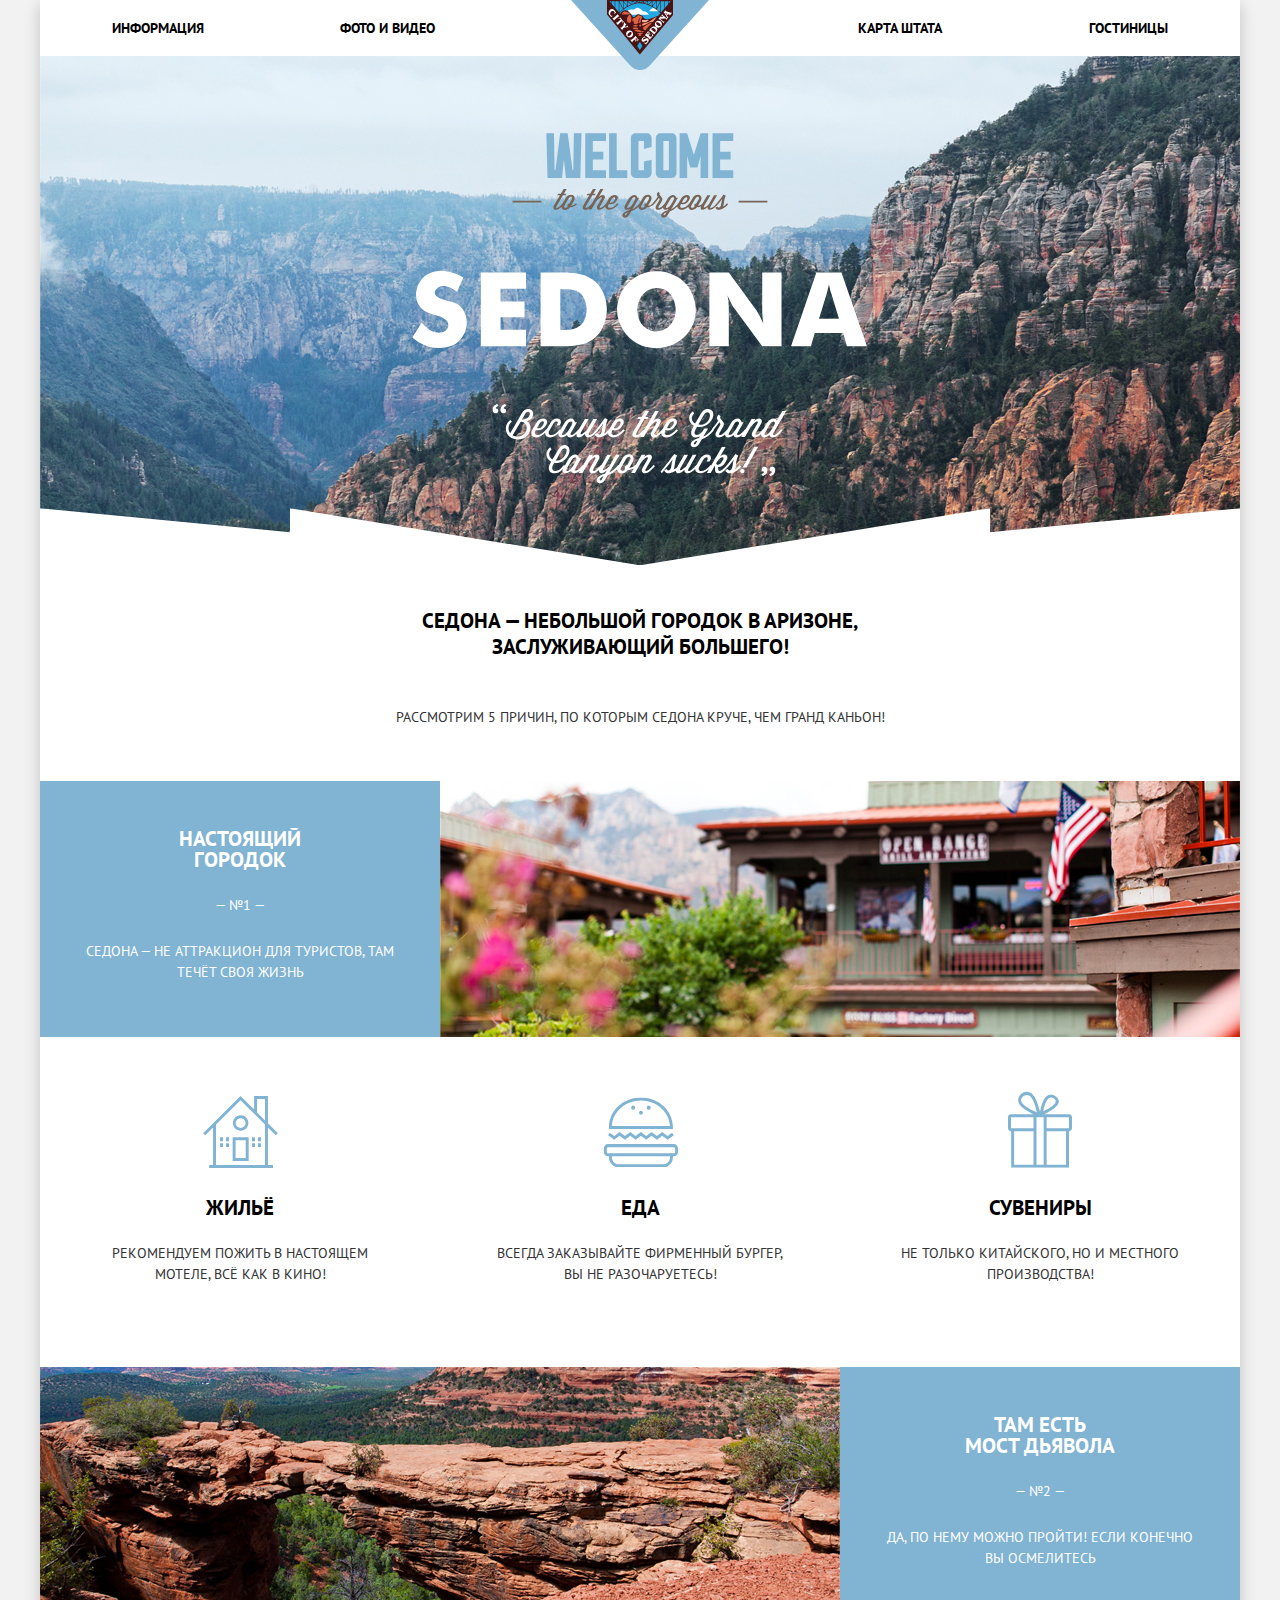
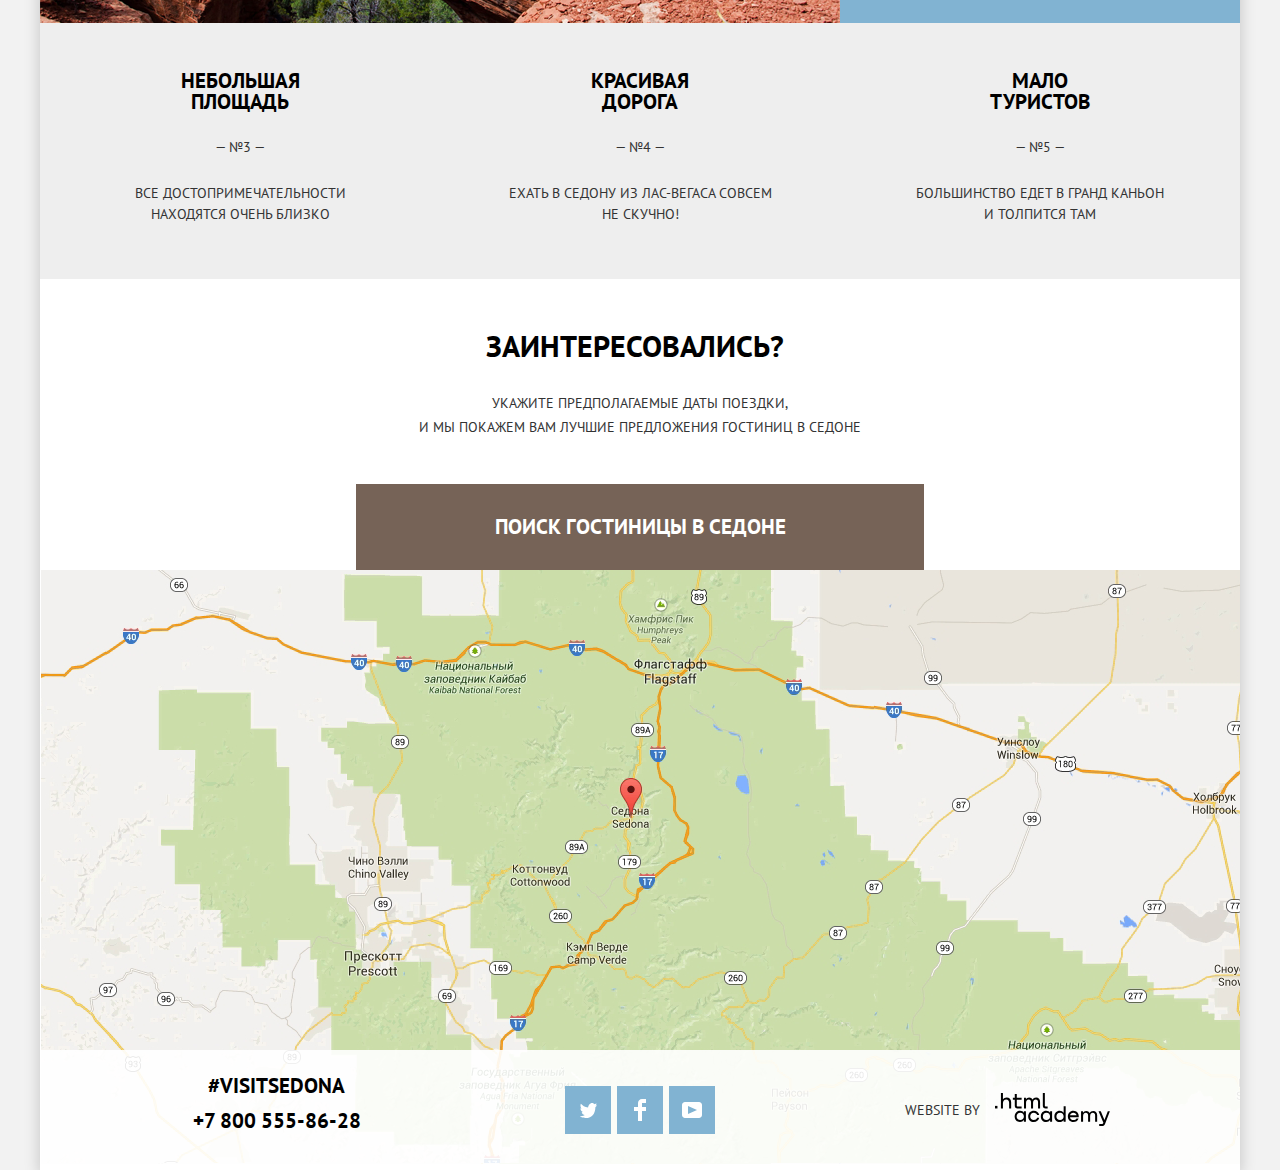
==== commit 22554e24: "Внёс правки по замечаниям проверяющего наставника" ====
--- a/index.html
+++ b/index.html
@@ -298,7 +298,7 @@
     </footer>
   </div>
 
-  <script src="js/form.js"></script>
+  <script src="js/form.min.js"></script>
 
 </body>
 
--- a/css/style.min.css
+++ b/css/style.min.css
@@ -1 +1 @@
-@-webkit-keyframes form-show{0%{transform:translate(-50%,-25%)}to{transform:translate(-50%,0)}}@keyframes form-show{0%{transform:translate(-50%,-25%)}to{transform:translate(-50%,0)}}@font-face{font-family:"PT Sans";src:url(../fonts/PTSans.woff2) format("woff2"),url(../fonts/PTSans.woff) format("woff");font-weight:400;font-style:normal}@font-face{font-family:"PT Sans Bold";src:url(../fonts/PTSans-Bold.woff2) format("woff2"),url(../fonts/PTSans-Bold.woff) format("woff");font-weight:700;font-style:normal}:root{--basic-white:#FFFFFF;--basic-light:#F2F2F2;--basic-neutral:#EEEEEE;--basic-dark:#333333;--basic-black:#000000;--special-gray-hover:#EBEBEB;--special-gray-focus:#E5E5E5;--special-blue:#81B3D2;--special-blue-hover:#669EC0;--special-blue-click:#5496BD;--special-brown:#766357;--special-brown-hover:#604E43;--special-brown-click:#503E33;--filter-disabled:#6A6A6A;--filter-dot:#ABABAB;--filter-rating:#666666;--sort-basic:#CACACA;--icon-gray:#A9A9A9;--logo-click:#BDBBBC;--opacity-black:rgba(0, 0, 0, 0.3);--opacity-white:rgba(255, 255, 255, 0.3);--opacity-neutral:rgba(238, 238, 238, 0.2);--footer-bg:rgba(255, 255, 255, 0.9);--shadow-wrapper:rgba(0, 1, 1, 0.2);--shadow-form:rgba(0, 1, 1, 0.15);--shadow-toggler:rgba(171, 171, 171, 0.3)}body{min-width:1280px;margin:0;padding:0;font-family:"PT Sans",Arial,sans-serif;font-size:14px;line-height:21px;font-weight:400;color:var(--basic-dark);text-transform:uppercase;background-color:var(--basic-light);min-height:100%}a{text-decoration:none}img{max-width:100%;height:auto}.page{height:100%}.wrapper{background-color:var(--basic-white);box-shadow:0 5px 15px var(--shadow-wrapper);width:1200px;margin:0 auto;text-align:center;display:grid;grid-template-rows:-webkit-min-content 1fr -webkit-min-content;grid-template-rows:min-content 1fr min-content;align-content:start}.visually-hidden{position:absolute;width:1px;height:1px;margin:-1px;border:0;padding:0;white-space:nowrap;-webkit-clip-path:inset(100%);clip-path:inset(100%);clip:rect(0 0 0 0);overflow:hidden}.main-header{margin:0 53px}.main-header-logo{position:absolute;left:50%;transform:translateX(-50%)}.main-navigation{font-family:"PT Sans Bold",Arial,sans-serif;line-height:26px;color:var(--basic-black);position:relative}.site-navigation{list-style:none;margin:0;padding:0;display:grid;grid-template-columns:repeat(5,1fr)}.navigation-item-box{margin-top:15px;margin-bottom:15px}.navigation-item-box:first-child{text-align:start}.navigation-item-box:nth-child(2){text-align:start;padding-left:9px}.navigation-item-box:nth-child(3){grid-column:-3/-2;text-align:end;padding-right:7px}.navigation-item-box:last-child{text-align:end}.navigation-item{color:var(--basic-black);padding:19px}.navigation-item:hover{color:var(--special-blue-hover);background-color:var(--opacity-neutral);box-shadow:0 5px 15px var(--shadow-wrapper)}.navigation-item:focus{color:var(--special-brown)}.navigation-item:active{color:var(--opacity-black)}.wrap-container-features{line-height:26px;min-height:725px}.wrap-container-photo{background-image:url(../img/welcome/background.jpg);background-repeat:no-repeat;background-color:var(--special-blue);height:509px}.welcome-sedona{margin-top:77.35px;width:456.65px;height:350.88px}.features-heading-box{box-sizing:border-box;height:216px;display:flex;flex-direction:column;flex-wrap:wrap;justify-content:space-between;align-items:center;padding-top:42.5px;padding-bottom:51px;position:relative}.features-heading-box::before{content:"";position:absolute;height:57px;width:1200px;background-image:url(../img/welcome/background-mask.svg);background-repeat:no-repeat;background-position:0 0;top:-26%;transform:translateY(-1px)}.features-heading,.features-heading-text{margin:0;padding:0;max-width:500px;overflow:hidden;text-overflow:ellipsis}.features-heading{font-family:"PT Sans Bold",Arial,sans-serif;font-size:21px;color:var(--basic-black);display:-webkit-box;-webkit-line-clamp:3;-webkit-box-orient:vertical}.features-heading-text{white-space:nowrap}.features-list{list-style:none;margin:0;padding:0;display:grid;grid-template-columns:repeat(3,1fr)}.features-item{min-height:256px}.features-flex-content{box-sizing:border-box;display:flex;flex-direction:column;flex-wrap:wrap;justify-content:space-between;align-items:center;margin:0;padding:47px 47px 54px}.features-item:first-child,.features-item:nth-child(2){grid-column:1/-1}.features-item:first-child{display:grid;grid-template-columns:1fr 2fr}.features-item:nth-child(2){display:grid;grid-template-columns:2fr 1fr}.features-item:nth-child(2) .features-photo{order:1}.features-item:nth-child(2) .features-container{order:2}.features-container{background-color:var(--special-blue);color:var(--basic-white);max-height:256px}.features-container:first-child{padding-right:40px;padding-left:40px}.features-container-heading{color:var(--basic-white)}.features-container .features-heading,.features-item .features-heading{margin:0}.features-item-heading{width:150px;word-wrap:break-word}@-moz-document url-prefix(){.features-item:nth-child(2) .features-heading{width:151px}}.features-item-number{margin:0;max-width:300px;overflow:hidden;white-space:nowrap;text-overflow:ellipsis}.features-item-text{margin:0;max-width:350px;overflow:hidden;display:-webkit-box;-webkit-line-clamp:3;-webkit-box-orient:vertical}.features-gray{background-color:var(--basic-neutral)}.benefits-list{list-style:none;background-color:var(--basic-white);color:var(--basic-dark);min-height:330px;margin:0;padding:0;grid-column:1/-1;display:grid;grid-template-columns:repeat(3,1fr)}.benefits-item{max-height:330px;padding:160px 55px 82px;position:relative}.benefits-item:first-child::before{content:"";position:absolute;width:75px;height:72px;background-image:url(../img/icons/icon-house.svg);background-repeat:no-repeat;background-position:0 0;top:18%}.benefits-item:nth-child(2)::before{content:"";position:absolute;width:75px;height:70px;background-image:url(../img/icons/icon-food.svg);background-repeat:no-repeat;background-position:0 0;top:20%;transform:translateY(-8%)}.benefits-item:last-child::before{content:"";position:absolute;width:64px;height:77px;background-image:url(../img/icons/icon-gifts.svg);background-repeat:no-repeat;background-position:0 0;top:20%;transform:translateY(-16%)}.benefits-heading{color:var(--basic-black);max-width:250px;white-space:nowrap}.benefit-text{margin:0;word-wrap:break-word;max-width:350px;overflow:hidden;display:-webkit-box;-webkit-line-clamp:3;-webkit-box-orient:vertical}.search{position:relative}.wrap-container-search,.wrap-search{box-sizing:border-box;height:291px;display:flex;flex-direction:column;flex-wrap:wrap;justify-content:flex-end;align-items:center}.wrap-container-search{line-height:24px;height:123px;margin-bottom:45px;padding-top:18px;justify-content:space-between}.container-search-heading{font-family:"PT Sans Bold",Arial,sans-serif;font-size:30px;color:var(--basic-black);margin:0;transform:translateX(-5px);max-width:800px;overflow:hidden;white-space:nowrap;text-overflow:ellipsis}.container-search-text{margin:0;padding:0;max-width:1000px;overflow:hidden;display:-webkit-box;text-overflow:ellipsis;-webkit-line-clamp:3;-webkit-box-orient:vertical}.search-form{font-family:"PT Sans Bold",Arial,sans-serif;line-height:26px;background-color:var(--basic-white);box-shadow:0 7px 15px var(--shadow-form);max-width:568px;margin:0 auto;box-sizing:border-box;height:395px;padding:55px;display:grid;grid-template-columns:repeat(2,1fr);position:absolute;left:50%;transform:translateX(-50%)}.search-form-hide{display:none}.search-item{display:grid;grid-template-columns:repeat(2,1fr);margin:0;height:38px;position:relative}.search-item:first-child,.search-item:nth-child(2){grid-column:1/-1}.search-item-label{display:flex;align-items:center}.search-item:nth-child(4) .search-item-label{margin-left:26px;justify-self:center}.search-item:nth-child(3) .search-item-input{margin-right:3px}.search-item-input{text-transform:uppercase;font-size:14px;line-height:26px;background-color:var(--basic-light);border:0;padding:0}.search-item-input[type=text]{width:346px;box-sizing:border-box;padding-left:13px;padding-right:43px}.search-item-input[type=number]{width:114px;text-align:center;box-sizing:border-box;padding:0 35px;-moz-appearance:textfield}.search-item-input[type=number]::-webkit-inner-spin-button,.search-item-input[type=number]::-webkit-outer-spin-button{-webkit-appearance:none;margin:0}.search-item-input:hover{background-color:var(--special-gray-hover)}.search-item-input:focus{background-color:var(--basic-white);outline:2px solid var(--special-gray-focus)}.form-calendar{position:absolute;width:26px;height:26px;top:15%;right:0;transform:translate(-15%,5%);border:0;background:0 0;outline:0;cursor:pointer}.form-calendar-icon{position:absolute;left:0;top:0}.btn-minus:focus rect,.btn-minus:hover rect,.form-calendar:focus path,.form-calendar:hover path{fill:var(--basic-black)}.btn-minus:active rect,.form-calendar:active path{fill:var(--special-blue)}.btn-minus{width:15px;height:15px;position:absolute;left:55%;top:30%;transform:translate(-5%,6%);background:0 0;border:0;outline:0;cursor:pointer}.btn-minus-icon{position:absolute;left:0;top:50%}.btn-minus-kids{transform:translateX(20%)}.btn-plus{width:15px;height:15px;position:absolute;right:5%;top:30%;transform:translate(-10%,25%);background:0 0;border:0;outline:0;cursor:pointer}.btn-plus-icon{position:absolute;left:0;top:0}.btn-plus:focus path,.btn-plus:hover path{fill:var(--basic-black)}.btn-plus:active path{fill:var(--special-blue)}.btn-plus-kids{transform:translate(15%,25%)}.filter{background-image:url(../img/background-catalog.png);background-repeat:no-repeat;background-color:var(--special-blue);background-size:cover;color:var(--basic-white);min-height:217px;box-sizing:border-box;padding:26px 73px 32px}.filter-form{display:flex;flex-direction:row;flex-wrap:wrap;justify-content:space-between;align-items:flex-start;min-height:159px}.filter-field{border:0;padding:0;margin:0 0 0 40px;display:flex;flex-direction:column;flex-wrap:wrap;align-items:baseline}.filter-field:first-child{margin-left:0}.filter-check-fields,.price-and-submit{display:flex;flex-wrap:wrap;justify-content:space-between}.filter-check-fields{max-width:734px;min-width:390px;flex-direction:row;align-items:flex-start}.price-and-submit{justify-self:flex-end;flex-direction:column;width:317px;height:158px}.filter-title{font-family:"PT Sans Bold",Arial,sans-serif;font-size:16px;float:left;display:block;max-width:180px;word-wrap:break-word}.price-title{word-wrap:normal;white-space:nowrap;overflow:hidden;text-overflow:ellipsis}.filter-list{list-style:none;padding:0;display:flex;flex-direction:column;flex-wrap:wrap;justify-content:space-between;align-items:baseline;margin:25px 0 0}.filter-item{margin-bottom:25px;margin-left:20px}.filter-item:last-child{margin-bottom:0}.filter-label{font-family:"PT Sans",Arial,sans-serif;margin-left:20px;position:relative;display:block;cursor:pointer;-webkit-user-select:none;-moz-user-select:none;user-select:none;max-width:120px;word-wrap:break-word}.filter-input{border:0;color:var(--basic-white);background:0 0;outline:0}.filter-input+.filter-label::before{content:"";position:absolute;width:23px;height:23px;left:-41px;background-image:url(../img/icons/checkbox-off.svg);background-repeat:no-repeat}.filter-input:focus+.filter-label::before{transform:scale(1.1)}.filter-input:checked+.filter-label::before{content:"";position:absolute;width:27px;height:23px;background-image:url(../img/icons/checkbox-on.svg);background-repeat:no-repeat}.filter-input:disabled+.filter-label::before{content:"";position:absolute;width:23px;height:23px;background-image:url(../img/icons/checkbox-off-dis.svg);background-repeat:no-repeat}.filter-input:checked:disabled+.filter-label::before{content:"";position:absolute;width:23px;height:23px;background-image:url(../img/icons/checkbox-on-dis.svg);background-repeat:no-repeat}.range-filter{width:317px;margin-top:10px}.range-controls{margin-top:15px;padding-left:10px;position:relative}.bar,.scale{height:2px;background-color:var(--opacity-white)}.bar{width:82%;background-color:var(--basic-white)}.toggle{width:4px;height:4px;padding:0;border:8px solid var(--basic-white);background-color:var(--filter-dot);border-radius:50%;box-shadow:0 2px 0 0 var(--shadow-toggler);cursor:pointer;position:absolute;top:-10px;left:0}.toggle:focus,.toggle:hover{transform:scale(1.2);outline:0}.toggle-max{left:252px}.price-controls{position:relative;height:36px;margin-bottom:20px;border:2px solid var(--basic-white);border-radius:2px}.price-controls::after{content:"";position:absolute;top:50%;left:50%;width:2px;height:22px;background-color:var(--basic-white);transform:translate(-50%,-50%)}.price-label{font-family:"PT Sans",Arial,sans-serif;margin-left:0;display:inline-block;cursor:pointer}.max-price,.min-price{width:105px}.min-price{margin-top:5px;margin-left:36px;margin-right:38px}.price-input{font-family:inherit;font-size:inherit;color:var(--basic-white);width:50px;margin:0;background:0 0;border:0;outline:0}.price-input[type=number]{-moz-appearance:textfield}.price-input[type=number]::-webkit-inner-spin-button,.price-input[type=number]::-webkit-outer-spin-button{-webkit-appearance:none;margin:0}.sort{display:grid;grid-template-columns:-webkit-max-content 1fr -webkit-min-content;grid-template-columns:max-content 1fr min-content;align-items:center;padding:29px 0;box-sizing:border-box;height:86px}.sort-title{font-family:"PT Sans Bold",Arial,sans-serif;font-size:21px;line-height:26px;color:var(--basic-black);margin:0;max-width:146px;white-space:nowrap;overflow:hidden;text-overflow:ellipsis}.sort-container{display:flex;flex-direction:row;flex-wrap:wrap;justify-content:flex-start;align-items:center;margin-left:46px;padding-bottom:5px}.sort-heading{font-size:12px;line-height:18px;font-weight:400;color:var(--basic-black);margin:0;max-width:80px;white-space:nowrap;overflow:hidden;text-overflow:ellipsis}.sort-list{list-style:none;padding:0;margin:0;display:flex;flex-direction:row;flex-wrap:wrap;justify-content:space-between}.sort-radio-list{margin-left:40px;max-width:710px}.sort-radio-item{margin-right:32px}.sort-radio-item:last-child{margin-right:0}.sort-label{font-size:12px;line-height:18px;color:var(--opacity-black);border-bottom:1px dotted var(--special-blue)}.sort-label:hover{color:var(--special-blue)}.sort-label:active{color:var(--basic-black);border:0}.sort-input:focus~.sort-label{outline:1px solid var(--basic-black)}.sort-input:checked~.sort-label{color:var(--special-blue);border:0}.sort-pagination-container{width:34px;margin:0;max-width:46px}.sort-pagination{color:var(--sort-basic)}.sort-pagination:hover path{fill:var(--basic-black)}.sort-pagination:active path,.sort-pagination:focus path{fill:var(--special-blue)}.hotels{margin:0 73px;height:540px}.hotel-list{list-style:none;margin:0;padding:0;height:454px;display:grid;grid-template-columns:1fr}.hotel-item{display:grid;grid-template-columns:2fr 1fr;-moz-column-gap:400px;column-gap:400px;height:150px;padding:25px 0;box-sizing:border-box}.hotel-item-container{display:grid;grid-template-columns:-webkit-min-content 1fr;grid-template-columns:min-content 1fr}.hotel-item-photo{min-width:135px;min-height:90px;max-width:135px;max-height:90px;align-self:center;-o-object-fit:contain;object-fit:contain;background-color:var(--basic-white)}.hotel-item-desc{display:flex;flex-direction:column;flex-wrap:wrap;justify-content:space-between;margin-left:29px}.hotel-title{font-family:"PT Sans Bold",Arial,sans-serif;font-size:21px;line-height:26px;color:var(--basic-black);margin:0;width:-webkit-max-content;width:-moz-max-content;width:max-content;max-width:300px;overflow:hidden;text-overflow:ellipsis;display:-webkit-box;-webkit-line-clamp:2;-webkit-box-orient:vertical}.hotel-title:hover{color:var(--special-blue)}.hotel-title:active{color:var(--opacity-black)}.hotel-info-container{display:flex;flex-direction:row;margin-bottom:4px}.hotel-info-column,.hotel-info-text{width:-webkit-max-content;width:-moz-max-content;width:max-content}.hotel-info-column{display:flex;flex-direction:column;flex-wrap:wrap}.hotel-info-text{margin:0 0 15px;max-width:100px;overflow:hidden;white-space:nowrap;text-overflow:ellipsis}.hotel-info-price{max-width:140px}.hotel-rating-container{display:flex;flex-direction:column;flex-wrap:wrap;align-items:flex-end;justify-content:space-between;padding:4px 0}.hotel-rating{color:var(--filter-rating);background-color:var(--basic-light);margin:0;padding:3px 12px 3px 15px;max-width:200px;overflow:hidden;text-overflow:ellipsis;display:-webkit-box;-webkit-line-clamp:2;-webkit-box-orient:vertical}.hotel-rating-list{list-style:none;padding:0;display:flex;flex-direction:row;flex-wrap:wrap;justify-content:space-between}.hotel-rating-star{margin-right:4px}.hotel-rating-star:last-child{margin-right:0}.main-footer{position:relative}.footer-wrapper-main{display:grid;grid-template-columns:1fr 1fr 1fr;position:absolute;bottom:0;background-color:var(--footer-bg);width:1200px;z-index:1}.footer-wrapper-catalog{display:grid;grid-template-columns:repeat(3,1fr)}.footer-contacts{font-family:"PT Sans Bold",Arial,sans-serif;font-size:21px;line-height:26px;color:var(--basic-black);margin-left:73px;display:flex;flex-direction:column;flex-wrap:wrap;justify-content:center}.footer-contacts-heading,.footer-contacts-phone{margin:0}.footer-contacts-heading{margin-top:23px;margin-bottom:9px;font-size:21px}.footer-contacts-phone{margin-bottom:36px}.footer-phone{color:var(--basic-black)}.footer-phone:hover{color:var(--special-blue)}.footer-phone:active{color:var(--opacity-black)}.footer-socials{display:flex;flex-direction:column;justify-content:center;align-items:center}.social-list{list-style:none;margin:0;padding:0;display:flex;flex-wrap:wrap;justify-content:space-between}.social-button{margin-right:6px}.social-button:last-child{margin-right:0}.social-link{display:flex;align-items:center;justify-content:center;width:46px;height:48px;color:inherit;background-color:var(--special-blue)}.social-link:hover{background-color:var(--special-blue-hover)}.social-link:active{background-color:var(--special-blue-click)}.social-link:active path{fill:var(--opacity-white)}.footer-copyright{line-height:26px;margin-right:73px;display:flex;flex-direction:row;flex-wrap:wrap;align-items:center;justify-content:space-around;padding:0 46px}.footer-copyright-text{padding:0;margin:0 0 0 12px}.footer-copyright-link{color:var(--basic-black);margin-top:8px;margin-right:4px}.footer-copyright-link:hover path{fill:var(--special-blue)}.footer-copyright-link:active path{fill:var(--logo-click)}.button{color:var(--basic-white);text-transform:uppercase;border:0;outline:0;cursor:pointer}.btn-brown{background-color:var(--special-brown)}.btn-brown:focus,.btn-brown:hover{background-color:var(--special-brown-hover)}.btn-brown:active{background-color:var(--special-brown-click);color:var(--opacity-white)}.btn-blue{background-color:var(--special-blue)}.btn-blue:focus,.btn-blue:hover{background-color:var(--special-blue-hover)}.btn-blue:active{background-color:var(--special-blue-click);color:var(--opacity-white)}.btn-search{font-family:"PT Sans Bold",Arial,sans-serif;font-size:21px;line-height:26px;z-index:1}.btn-search[type=submit]{width:458px;height:58px;justify-self:center;align-self:end;grid-column:1/-1}.btn-search[type=button]{width:568px;height:86px}.btn-filter{font-family:"PT Sans",Arial,sans-serif;font-size:14px;line-height:21px;background:0 0;border:2px solid var(--basic-white);border-radius:2px;width:137px;height:36px;align-self:center;margin-right:10px}.btn-filter:focus,.btn-filter:hover{background-color:var(--basic-white);color:var(--basic-black)}.btn-more{padding:3px 16px 3px 17px;margin-right:6px}.btn-book{padding:3px 18px 3px 16px}.map{border:0;width:1199px;height:594px;background-image:url(../img/map.png);background-color:var(--basic-neutral)}.form-show-animation{-webkit-animation-name:form-show;animation-name:form-show;-webkit-animation-duration:.2s;animation-duration:.2s}
+@-webkit-keyframes form-show{0%{transform:translate(-50%,-25%)}to{transform:translate(-50%,0)}}@keyframes form-show{0%{transform:translate(-50%,-25%)}to{transform:translate(-50%,0)}}@-webkit-keyframes shake{0%,to{transform:translateX(0)}10%,30%,50%,70%,90%{transform:translateX(-52%)}20%,40%,60%,80%{transform:translateX(-48%)}}@keyframes shake{0%,to{transform:translateX(0)}10%,30%,50%,70%,90%{transform:translateX(-52%)}20%,40%,60%,80%{transform:translateX(-48%)}}@font-face{font-family:"PT Sans";src:url(../fonts/PTSans.woff2) format("woff2"),url(../fonts/PTSans.woff) format("woff");font-weight:400;font-style:normal}@font-face{font-family:"PT Sans Bold";src:url(../fonts/PTSans-Bold.woff2) format("woff2"),url(../fonts/PTSans-Bold.woff) format("woff");font-weight:700;font-style:normal}:root{--basic-white:#FFFFFF;--basic-light:#F2F2F2;--basic-neutral:#EEEEEE;--basic-dark:#333333;--basic-black:#000000;--special-gray-hover:#EBEBEB;--special-gray-focus:#E5E5E5;--special-blue:#81B3D2;--special-blue-hover:#669EC0;--special-blue-click:#5496BD;--special-brown:#766357;--special-brown-hover:#604E43;--special-brown-click:#503E33;--filter-disabled:#6A6A6A;--filter-dot:#ABABAB;--filter-rating:#666666;--sort-basic:#CACACA;--icon-gray:#A9A9A9;--logo-click:#BDBBBC;--opacity-black:rgba(0, 0, 0, 0.3);--opacity-white:rgba(255, 255, 255, 0.3);--footer-bg:rgba(255, 255, 255, 0.9);--shadow-wrapper:rgba(0, 1, 1, 0.2);--shadow-form:rgba(0, 1, 1, 0.15);--shadow-toggler:rgba(171, 171, 171, 0.3)}body{min-width:1280px;margin:0;padding:0;font-family:"PT Sans",Arial,sans-serif;font-size:14px;line-height:21px;font-weight:400;color:var(--basic-dark);text-transform:uppercase;background-color:var(--basic-light);min-height:100%}a{text-decoration:none}img{max-width:100%;height:auto}.page{height:100%}.wrapper{background-color:var(--basic-white);box-shadow:0 5px 15px var(--shadow-wrapper);width:1200px;margin:0 auto;text-align:center;display:grid;grid-template-rows:-webkit-min-content 1fr -webkit-min-content;grid-template-rows:min-content 1fr min-content;align-content:start}.visually-hidden{position:absolute;width:1px;height:1px;margin:-1px;border:0;padding:0;white-space:nowrap;-webkit-clip-path:inset(100%);clip-path:inset(100%);clip:rect(0 0 0 0);overflow:hidden}.main-header{margin:0 53px}.main-header-logo{position:absolute;left:50%;transform:translateX(-50%);z-index:1}.main-navigation{font-family:"PT Sans Bold",Arial,sans-serif;line-height:26px;color:var(--basic-black);position:relative}.site-navigation{list-style:none;margin:0;padding:0;display:grid;grid-template-columns:repeat(5,1fr)}.navigation-item-box{margin-top:15px;margin-bottom:15px}.navigation-item-box:first-child{text-align:start}.navigation-item-box:nth-child(2){text-align:start;padding-left:9px}.navigation-item-box:nth-child(3){grid-column:-3/-2;text-align:end;padding-right:7px}.navigation-item-box:last-child{text-align:end}.navigation-item{color:var(--basic-black);margin:19px}.navigation-item:hover{color:var(--special-blue-hover)}.navigation-item:focus{color:var(--special-brown)}.navigation-item:active{color:var(--opacity-black)}.navigation-item-selected{color:var(--special-brown)}.wrap-container-features{line-height:26px;min-height:725px}.wrap-container-photo{background-image:url(../img/welcome/background.jpg);background-repeat:no-repeat;background-color:var(--special-blue);height:509px;position:relative}.welcome-sedona{margin-top:77.35px;width:456.65px;height:350.88px}.features-heading-box{box-sizing:border-box;min-height:216px;display:flex;flex-direction:column;flex-wrap:wrap;justify-content:space-between;align-items:center;padding-top:42.5px;padding-bottom:51px;position:relative}.wrap-container-photo::after{content:"";position:absolute;height:57px;width:1200px;background-image:url(../img/welcome/background-mask.svg);background-repeat:no-repeat;background-position:0 0;top:90%;left:50%;transform:translate(-50%,-10%)}.features-heading{font-family:"PT Sans Bold",Arial,sans-serif;font-size:21px;color:var(--basic-black);max-width:500px;overflow:hidden;text-overflow:ellipsis;display:-webkit-box;-webkit-line-clamp:3;-webkit-box-orient:vertical}.features-heading,.features-heading-text,.features-list{margin:0;padding:0}.features-list{list-style:none;display:grid;grid-template-columns:repeat(3,1fr)}.features-item{min-height:256px}.features-flex-content{box-sizing:border-box;display:flex;flex-direction:column;flex-wrap:wrap;justify-content:space-between;align-items:center;margin:0;padding:47px 47px 54px}.features-item:first-child,.features-item:nth-child(2){grid-column:1/-1}.features-item:first-child{display:grid;grid-template-columns:1fr 2fr}.features-item:nth-child(2){display:grid;grid-template-columns:2fr 1fr}.features-item:nth-child(2) .features-photo{order:1}.features-item:nth-child(2) .features-container{order:2}.features-container{background-color:var(--special-blue);color:var(--basic-white);max-height:256px}.features-container:first-child{padding-right:40px;padding-left:40px}.features-container-heading{color:var(--basic-white)}.features-container .features-heading,.features-item .features-heading{margin:0}.features-item-heading{width:150px;word-wrap:break-word}@-moz-document url-prefix(){.features-item:nth-child(2) .features-heading{width:151px}}.features-item-number{margin:0;max-width:300px;overflow:hidden;white-space:nowrap;text-overflow:ellipsis}.features-item-text{margin:0;max-width:350px;overflow:hidden;display:-webkit-box;-webkit-line-clamp:3;-webkit-box-orient:vertical}.features-gray{background-color:var(--basic-neutral)}.benefits-list{list-style:none;background-color:var(--basic-white);color:var(--basic-dark);min-height:330px;margin:0;padding:0;grid-column:1/-1;display:grid;grid-template-columns:repeat(3,1fr)}.benefits-item{max-height:330px;padding:160px 55px 82px;position:relative}.benefits-item:first-child::before{content:"";position:absolute;width:75px;height:72px;background-image:url(../img/icons/icon-house.svg);background-repeat:no-repeat;background-position:0 0;top:18%}.benefits-item:nth-child(2)::before{content:"";position:absolute;width:75px;height:70px;background-image:url(../img/icons/icon-food.svg);background-repeat:no-repeat;background-position:0 0;top:20%;transform:translateY(-8%)}.benefits-item:last-child::before{content:"";position:absolute;width:64px;height:77px;background-image:url(../img/icons/icon-gifts.svg);background-repeat:no-repeat;background-position:0 0;top:20%;transform:translateY(-16%)}.benefits-heading{color:var(--basic-black);max-width:250px;white-space:nowrap}.benefit-text{margin:0;word-wrap:break-word;max-width:350px;overflow:hidden;display:-webkit-box;-webkit-line-clamp:3;-webkit-box-orient:vertical}.search{position:relative}.wrap-container-search,.wrap-search{box-sizing:border-box;height:291px;display:flex;flex-direction:column;flex-wrap:wrap;justify-content:flex-end;align-items:center}.wrap-container-search{line-height:24px;height:123px;margin-bottom:45px;padding-top:18px;justify-content:space-between}.container-search-heading{font-family:"PT Sans Bold",Arial,sans-serif;font-size:30px;color:var(--basic-black);margin:0;transform:translateX(-5px);max-width:800px;overflow:hidden;white-space:nowrap;text-overflow:ellipsis}.container-search-text{margin:0;padding:0;max-width:1000px;overflow:hidden;display:-webkit-box;text-overflow:ellipsis;-webkit-line-clamp:3;-webkit-box-orient:vertical}.search-form{font-family:"PT Sans Bold",Arial,sans-serif;line-height:26px;background-color:var(--basic-white);box-shadow:0 7px 15px var(--shadow-form);max-width:568px;margin:0 auto;box-sizing:border-box;height:395px;padding:55px;display:grid;grid-template-columns:repeat(2,1fr);position:absolute;left:50%;transform:translateX(-50%)}.search-form-hide{display:none}.search-item{display:grid;grid-template-columns:repeat(2,1fr);margin:0;height:38px;position:relative}.search-item:first-child,.search-item:nth-child(2){grid-column:1/-1}.search-item-label{display:flex;align-items:center}.search-item:nth-child(4) .search-item-label{margin-left:26px;justify-self:center}.search-item:nth-child(3) .search-item-input{margin-right:3px}.search-item-input{text-transform:uppercase;font-size:14px;line-height:26px;background-color:var(--basic-light);border:0;padding:0}.search-item-input[type=text]{width:346px;box-sizing:border-box;padding-left:13px;padding-right:43px}.search-item-input[type=number]{width:114px;text-align:center;box-sizing:border-box;padding:0 35px;-moz-appearance:textfield}.search-item-input[type=number]::-webkit-inner-spin-button,.search-item-input[type=number]::-webkit-outer-spin-button{-webkit-appearance:none;margin:0}.search-item-input:hover{background-color:var(--special-gray-hover)}.search-item-input:focus{background-color:var(--basic-white);outline:2px solid var(--special-gray-focus)}.form-calendar{position:absolute;width:26px;height:26px;top:15%;right:0;transform:translate(-15%,5%);border:0;background:0 0;outline:0;cursor:pointer}.form-calendar-icon{position:absolute;left:0;top:0}.btn-minus:focus rect,.btn-minus:hover rect,.form-calendar:focus path,.form-calendar:hover path{fill:var(--basic-black)}.btn-minus:active rect,.form-calendar:active path{fill:var(--special-blue)}.btn-minus{width:15px;height:15px;position:absolute;left:55%;top:30%;transform:translate(-5%,6%);background:0 0;border:0;outline:0;cursor:pointer}.btn-minus-icon{position:absolute;left:0;top:50%}.btn-minus-kids{transform:translateX(20%)}.btn-plus{width:15px;height:15px;position:absolute;right:5%;top:30%;transform:translate(-10%,25%);background:0 0;border:0;outline:0;cursor:pointer}.btn-plus-icon{position:absolute;left:0;top:0}.btn-plus:focus path,.btn-plus:hover path{fill:var(--basic-black)}.btn-plus:active path,.sort-pagination-active path{fill:var(--special-blue)}.btn-plus-kids{transform:translate(15%,25%)}.filter{background-image:url(../img/background-catalog.png);background-repeat:no-repeat;background-color:var(--special-blue);background-size:cover;color:var(--basic-white);min-height:217px;box-sizing:border-box;padding:26px 73px 32px}.filter-form{display:flex;flex-direction:row;flex-wrap:wrap;justify-content:space-between;align-items:flex-start;min-height:159px}.filter-field{border:0;padding:0;margin:0 0 0 40px;display:flex;flex-direction:column;flex-wrap:wrap;align-items:baseline}.filter-field:first-child{margin-left:0}.filter-check-fields,.price-and-submit{display:flex;flex-wrap:wrap;justify-content:space-between}.filter-check-fields{max-width:734px;min-width:390px;flex-direction:row;align-items:flex-start}.price-and-submit{justify-self:flex-end;flex-direction:column;width:317px;height:158px}.filter-title{font-family:"PT Sans Bold",Arial,sans-serif;font-size:16px;float:left;display:block;max-width:180px;word-wrap:break-word}.price-title{word-wrap:normal;white-space:nowrap;overflow:hidden;text-overflow:ellipsis}.filter-list{list-style:none;padding:0;display:flex;flex-direction:column;flex-wrap:wrap;justify-content:space-between;align-items:baseline;margin:25px 0 0}.filter-item{margin-bottom:25px;margin-left:20px}.filter-item:last-child{margin-bottom:0}.filter-label{font-family:"PT Sans",Arial,sans-serif;margin-left:20px;position:relative;display:block;cursor:pointer;-webkit-user-select:none;-moz-user-select:none;user-select:none;max-width:120px;word-wrap:break-word}.filter-input{border:0;color:var(--basic-white);background:0 0;outline:0}.filter-input+.filter-label::before{content:"";position:absolute;width:23px;height:23px;left:-41px;background-image:url(../img/icons/checkbox-off.svg);background-repeat:no-repeat}.filter-input:focus+.filter-label::before{transform:scale(1.1)}.filter-input:checked+.filter-label::before{content:"";position:absolute;width:27px;height:23px;background-image:url(../img/icons/checkbox-on.svg);background-repeat:no-repeat}.filter-input:disabled+.filter-label::before{content:"";position:absolute;width:23px;height:23px;background-image:url(../img/icons/checkbox-off-dis.svg);background-repeat:no-repeat}.filter-input:checked:disabled+.filter-label::before{content:"";position:absolute;width:23px;height:23px;background-image:url(../img/icons/checkbox-on-dis.svg);background-repeat:no-repeat}.range-filter{width:317px;margin-top:10px}.range-controls{margin-top:15px;padding-left:10px;position:relative}.bar,.scale{height:2px;background-color:var(--opacity-white)}.bar{width:82%;background-color:var(--basic-white)}.toggle{width:4px;height:4px;padding:0;border:8px solid var(--basic-white);background-color:var(--filter-dot);border-radius:50%;box-shadow:0 2px 0 0 var(--shadow-toggler);cursor:pointer;position:absolute;top:-10px;left:0}.toggle:focus,.toggle:hover{transform:scale(1.2);outline:0}.toggle-max{left:252px}.price-controls{position:relative;height:36px;margin-bottom:20px;border:2px solid var(--basic-white);border-radius:2px}.price-controls::after{content:"";position:absolute;top:50%;left:50%;width:2px;height:22px;background-color:var(--basic-white);transform:translate(-50%,-50%)}.price-label{font-family:"PT Sans",Arial,sans-serif;margin-left:0;display:inline-block;vertical-align:bottom;cursor:pointer}.max-price,.min-price{width:105px}.min-price{margin-top:5px;margin-left:36px;margin-right:38px}.price-input{font-family:inherit;font-size:inherit;color:var(--basic-white);width:50px;margin:0;background:0 0;border:0;outline:0}.price-input[type=number]{-moz-appearance:textfield}.price-input[type=number]::-webkit-inner-spin-button,.price-input[type=number]::-webkit-outer-spin-button{-webkit-appearance:none;margin:0}.sort{display:grid;grid-template-columns:-webkit-max-content 1fr -webkit-min-content;grid-template-columns:max-content 1fr min-content;align-items:center;padding:29px 0;margin:0 73px;box-sizing:border-box;height:86px}.sort-title{font-family:"PT Sans Bold",Arial,sans-serif;font-size:21px;line-height:26px;color:var(--basic-black);margin:0;max-width:146px;white-space:nowrap;overflow:hidden;text-overflow:ellipsis}.sort-container{display:flex;flex-direction:row;flex-wrap:wrap;justify-content:flex-start;align-items:center;margin-left:46px;padding-bottom:5px}.sort-heading{font-size:12px;line-height:18px;font-weight:400;color:var(--basic-black);margin:0;max-width:80px;white-space:nowrap;overflow:hidden;text-overflow:ellipsis}.sort-list{list-style:none;padding:0;margin:0;display:flex;flex-direction:row;flex-wrap:wrap;justify-content:space-between}.sort-radio-list{margin-left:40px;max-width:710px}.sort-radio-item{margin-right:32px}.sort-radio-item:last-child{margin-right:0}.sort-label{font-size:12px;line-height:18px;color:var(--opacity-black);border-bottom:1px dotted var(--special-blue)}.sort-label:hover{color:var(--special-blue)}.sort-label:active{color:var(--basic-black);border:0}.sort-input:focus~.sort-label{outline:1px solid var(--basic-black)}.sort-input:checked~.sort-label{color:var(--special-blue);border:0}.sort-pagination-container{width:34px;margin:0;max-width:46px}.sort-pagination{color:var(--sort-basic)}.sort-pagination:hover path{fill:var(--basic-black)}.sort-pagination:active path,.sort-pagination:focus path{fill:var(--special-blue)}.hotels{min-height:540px}.hotel-list{list-style:none;margin:0;padding:0;min-height:454px;display:grid;grid-template-columns:1fr}.hotel-item{display:grid;grid-template-columns:2fr 1fr;min-height:150px;padding:25px 0;box-sizing:border-box;border-top:1px solid var(--special-gray-focus)}.hotel-item:last-child{border-bottom:1px solid var(--special-gray-focus)}.hotel-item-container{display:grid;grid-template-columns:-webkit-min-content 1fr;grid-template-columns:min-content 1fr;margin-left:73px}.hotel-item-photo{min-width:135px;min-height:90px;max-width:135px;max-height:90px;align-self:center;-o-object-fit:contain;object-fit:contain;background-color:var(--basic-white)}.hotel-item-desc{display:flex;flex-direction:column;flex-wrap:wrap;justify-content:space-between;margin-left:29px}.hotel-title{font-family:"PT Sans Bold",Arial,sans-serif;font-size:21px;line-height:26px;color:var(--basic-black);margin:0;width:-webkit-max-content;width:-moz-max-content;width:max-content;max-width:700px;overflow:hidden;white-space:nowrap;text-overflow:ellipsis}.hotel-title:hover{color:var(--special-blue)}.hotel-title:active{color:var(--opacity-black)}.hotel-info-container{display:flex;flex-direction:row;margin-bottom:4px}.hotel-info-column,.hotel-info-text{width:-webkit-max-content;width:-moz-max-content;width:max-content}.hotel-info-column{display:flex;flex-direction:column;flex-wrap:wrap}.hotel-info-text{margin:0 0 15px;max-width:100px;word-wrap:break-word}.hotel-info-price{max-width:140px}.hotel-rating-container{display:flex;flex-direction:column;flex-wrap:wrap;align-items:flex-end;justify-content:space-between;padding:4px 0;margin-right:73px}.hotel-rating{color:var(--filter-rating);background-color:var(--basic-light);margin:0;padding:3px 12px 3px 15px;max-width:200px;overflow:hidden;text-overflow:ellipsis;display:-webkit-box;-webkit-line-clamp:2;-webkit-box-orient:vertical}.hotel-rating-list{list-style:none;padding:0;display:flex;flex-direction:row;flex-wrap:wrap;justify-content:space-between}.hotel-rating-star{margin-right:4px}.hotel-rating-star:last-child{margin-right:0}.main-footer{position:relative}.footer-wrapper-main{position:absolute;bottom:0;background-color:var(--footer-bg);width:1200px;z-index:1}.footer-wrapper-catalog,.footer-wrapper-main{display:grid;grid-template-columns:repeat(3,1fr)}.footer-contacts{font-family:"PT Sans Bold",Arial,sans-serif;font-size:21px;line-height:26px;color:var(--basic-black);margin-left:73px;display:flex;flex-direction:column;flex-wrap:wrap;justify-content:center}.footer-contacts-heading,.footer-contacts-phone{margin:0}.footer-contacts-heading{margin-top:23px;margin-bottom:9px;font-size:21px}.footer-contacts-phone{margin-bottom:36px}.footer-phone{color:var(--basic-black)}.footer-phone:hover{color:var(--special-blue)}.footer-phone:active{color:var(--opacity-black)}.footer-socials{display:flex;flex-direction:column;justify-content:center;align-items:center}.social-list{list-style:none;margin:0;padding:0;display:flex;flex-wrap:wrap;justify-content:space-between}.social-button{margin-right:6px}.social-button:last-child{margin-right:0}.social-link{display:flex;align-items:center;justify-content:center;width:46px;height:48px;color:inherit;background-color:var(--special-blue)}.social-link:hover{background-color:var(--special-blue-hover)}.social-link:active{background-color:var(--special-blue-click)}.social-link:active path{fill:var(--opacity-white)}.footer-copyright{line-height:26px;margin-right:73px;display:flex;flex-direction:row;flex-wrap:wrap;align-items:center;justify-content:space-around;padding:0 46px}.footer-copyright-text{padding:0;margin:0 0 0 12px}.footer-copyright-link{color:var(--basic-black);margin-top:8px;margin-right:4px}.footer-copyright-link:hover path{fill:var(--special-blue)}.footer-copyright-link:active path{fill:var(--logo-click)}.button{color:var(--basic-white);text-transform:uppercase;border:0;outline:0;cursor:pointer}.btn-brown{background-color:var(--special-brown)}.btn-brown:focus,.btn-brown:hover{background-color:var(--special-brown-hover)}.btn-brown:active{background-color:var(--special-brown-click);color:var(--opacity-white)}.btn-blue{background-color:var(--special-blue)}.btn-blue:focus,.btn-blue:hover{background-color:var(--special-blue-hover)}.btn-blue:active{background-color:var(--special-blue-click);color:var(--opacity-white)}.btn-search{font-family:"PT Sans Bold",Arial,sans-serif;font-size:21px;line-height:26px;z-index:1}.btn-search[type=submit]{width:458px;height:58px;justify-self:center;align-self:end;grid-column:1/-1}.btn-search[type=button]{width:568px;height:86px}.btn-filter{font-family:"PT Sans",Arial,sans-serif;font-size:14px;line-height:21px;background:0 0;border:2px solid var(--basic-white);border-radius:2px;width:137px;height:36px;align-self:center;margin-right:10px}.btn-filter:focus,.btn-filter:hover{background-color:var(--basic-white);color:var(--basic-black)}.btn-book,.btn-more{font-family:"PT Sans Bold",Arial,sans-serif}.btn-more{padding:3px 16px 3px 17px;margin-right:6px}.btn-book{padding:3px 18px 3px 16px;margin-bottom:1px}.map{border:0;width:1199px;height:594px;background-image:url(../img/map.png);background-color:var(--basic-neutral)}.form-show-animation{-webkit-animation-name:form-show;animation-name:form-show;-webkit-animation-duration:.2s;animation-duration:.2s}.modal-error{-webkit-animation-name:shake;animation-name:shake;-webkit-animation-duration:.6s;animation-duration:.6s}
